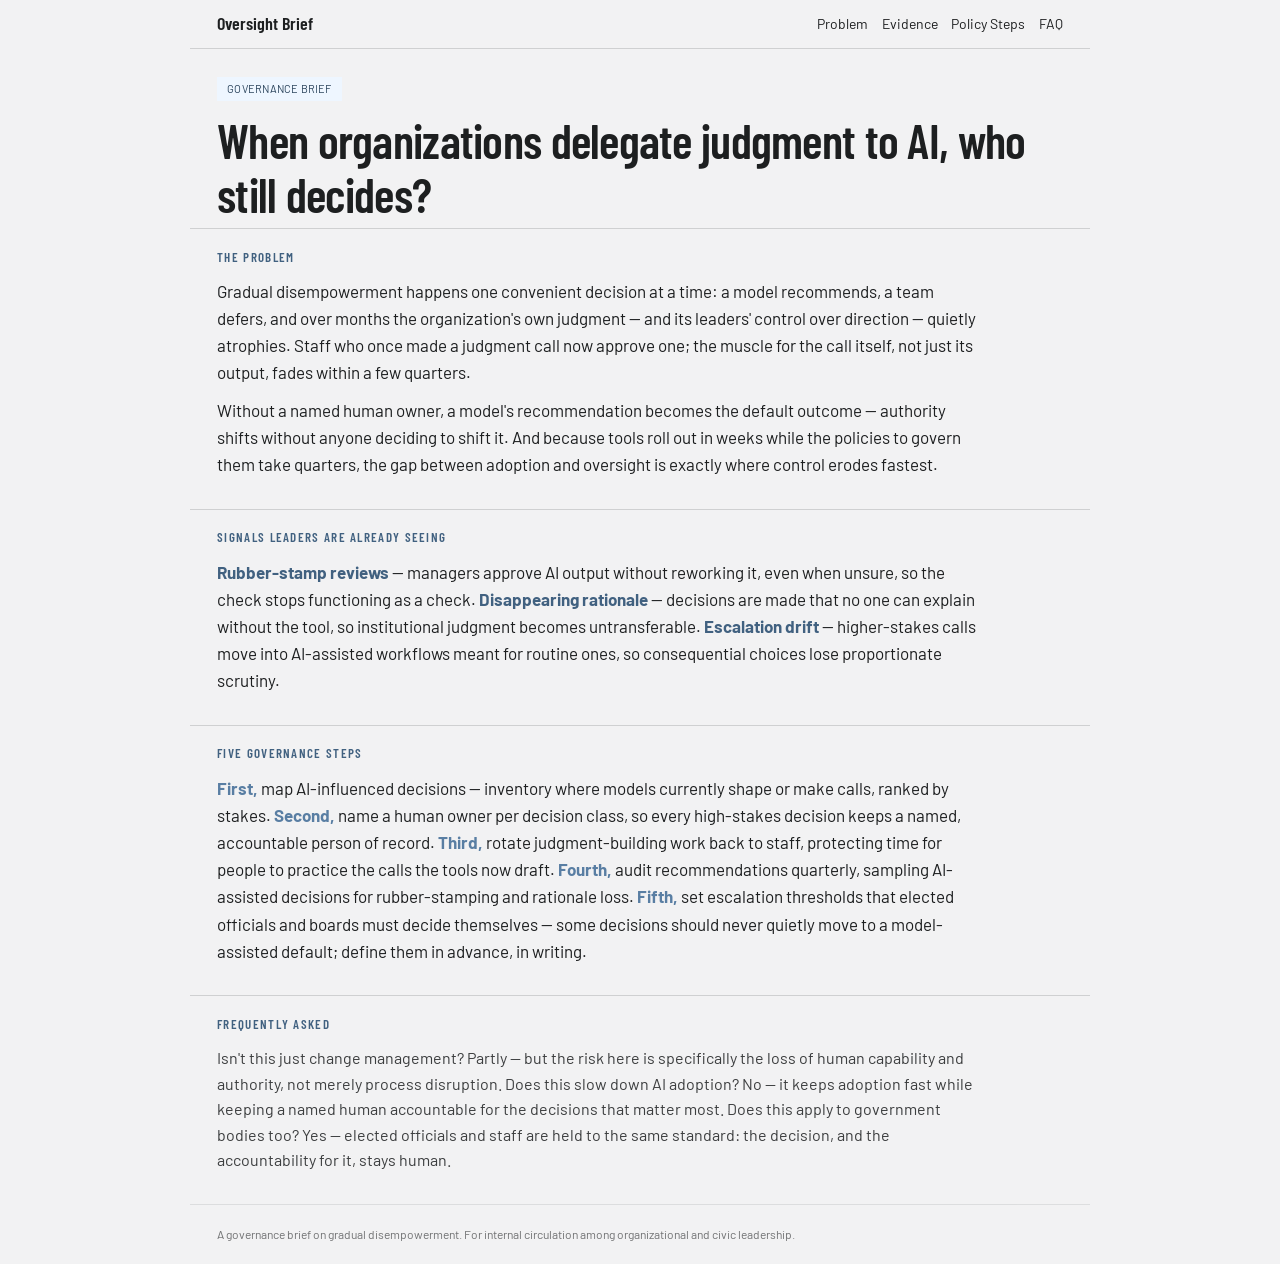
==== site/index.html @ 8780cbdd "Implement governance brief website (Industry, paragraph-form) with Pages deploy workflow Builds the " ====
<!DOCTYPE html>
<html lang="en">
<head>
<meta charset="utf-8">
<meta name="viewport" content="width=device-width, initial-scale=1">
<title>When organizations delegate judgment to AI, who still decides? — Oversight Brief</title>
<meta name="description" content="A governance brief on gradual disempowerment: the problem, the signals leaders are already seeing, and five governance steps organizations can take today.">
<link rel="stylesheet" href="./styles.css">
<link rel="stylesheet" href="./site.css">
</head>
<body class="ds-industry">

<nav class="nav site-nav wrap">
  <div class="nav-brand">Oversight Brief</div>
  <a href="#problem">Problem</a>
  <a href="#evidence">Evidence</a>
  <a href="#policy">Policy Steps</a>
  <a href="#faq">FAQ</a>
</nav>

<header class="hero wrap">
  <div class="tag tag-accent" style="margin-bottom: var(--space-4);">GOVERNANCE BRIEF</div>
  <h1>When organizations delegate judgment to AI, who still decides?</h1>
</header>

<main>
  <section id="problem" class="brief-section wrap">
    <h2>The Problem</h2>
    <p>Gradual disempowerment happens one convenient decision at a time: a model recommends, a team defers, and over months the organization's own judgment — and its leaders' control over direction — quietly atrophies. Staff who once made a judgment call now approve one; the muscle for the call itself, not just its output, fades within a few quarters.</p>
    <p>Without a named human owner, a model's recommendation becomes the default outcome — authority shifts without anyone deciding to shift it. And because tools roll out in weeks while the policies to govern them take quarters, the gap between adoption and oversight is exactly where control erodes fastest.</p>
  </section>

  <section id="evidence" class="brief-section wrap">
    <h2>Signals Leaders Are Already Seeing</h2>
    <p><strong>Rubber-stamp reviews</strong> — managers approve AI output without reworking it, even when unsure, so the check stops functioning as a check. <strong>Disappearing rationale</strong> — decisions are made that no one can explain without the tool, so institutional judgment becomes untransferable. <strong>Escalation drift</strong> — higher-stakes calls move into AI-assisted workflows meant for routine ones, so consequential choices lose proportionate scrutiny.</p>
  </section>

  <section id="policy" class="brief-section policy wrap">
    <h2>Five Governance Steps</h2>
    <p><strong>First,</strong> map AI-influenced decisions — inventory where models currently shape or make calls, ranked by stakes. <strong>Second,</strong> name a human owner per decision class, so every high-stakes decision keeps a named, accountable person of record. <strong>Third,</strong> rotate judgment-building work back to staff, protecting time for people to practice the calls the tools now draft. <strong>Fourth,</strong> audit recommendations quarterly, sampling AI-assisted decisions for rubber-stamping and rationale loss. <strong>Fifth,</strong> set escalation thresholds that elected officials and boards must decide themselves — some decisions should never quietly move to a model-assisted default; define them in advance, in writing.</p>
  </section>

  <section id="faq" class="brief-section faq wrap">
    <h2>Frequently Asked</h2>
    <p>Isn't this just change management? Partly — but the risk here is specifically the loss of human capability and authority, not merely process disruption. Does this slow down AI adoption? No — it keeps adoption fast while keeping a named human accountable for the decisions that matter most. Does this apply to government bodies too? Yes — elected officials and staff are held to the same standard: the decision, and the accountability for it, stays human.</p>
  </section>
</main>

<footer class="site-footer wrap">A governance brief on gradual disempowerment. For internal circulation among organizational and civic leadership.</footer>

</body>
</html>
---- site/styles.css ----
/* Industry — design-system tokens and component classes. This file is the source of truth for the system's look; retune it here and see readme.md. */
@import url('https://fonts.googleapis.com/css2?family=Barlow:wght@400;500;700&family=Barlow+Condensed:wght@400;600&display=swap');

.ds-industry {
  --color-bg: #f2f2f3;
  --color-surface: #e9e9ea;
  --color-text: #1d1f20;
  --color-accent: #5980a6;
  --color-accent-2: #728fab;
  --color-divider: color-mix(in srgb, #1d1f20 16%, transparent);

  /* Tonal ramps — generated in OKLCH on one shared lightness scale, so the
     same step of any role matches the others in visual value. */
  --color-neutral-100: #f5f5f8;
  --color-neutral-200: #e7e7ea;
  --color-neutral-300: #d4d4d7;
  --color-neutral-400: #b7b7ba;
  --color-neutral-500: #98989b;
  --color-neutral-600: #7a7a7d;
  --color-neutral-700: #5d5d60;
  --color-neutral-800: #424244;
  --color-neutral-900: #2b2b2d;

  --color-accent-100: #eef6ff;
  --color-accent-200: #d6ebff;
  --color-accent-300: #b5d9fd;
  --color-accent-400: #94bce3;
  --color-accent-500: #749dc4;
  --color-accent-600: #597ea3;
  --color-accent-700: #416180;
  --color-accent-800: #2c455d;
  --color-accent-900: #1d2d3d;

  --color-accent-2-100: #eef6ff;
  --color-accent-2-200: #d6ebff;
  --color-accent-2-300: #bdd8f2;
  --color-accent-2-400: #9ebbd8;
  --color-accent-2-500: #7e9cb8;
  --color-accent-2-600: #627d98;
  --color-accent-2-700: #486077;
  --color-accent-2-800: #314457;
  --color-accent-2-900: #1f2d3a;

  --font-heading: "Barlow Condensed", system-ui, sans-serif;
  --font-heading-weight: 600;
  --font-body: "Barlow", system-ui, sans-serif;

  --space-1: 3.4px;
  --space-2: 6.8px;
  --space-3: 10.2px;
  --space-4: 13.6px;
  --space-6: 20.4px;
  --space-8: 27.2px;

  --radius-sm: 2px;
  --radius-md: 4px;
  --radius-lg: 7px;

  /* Elevation — derived from the ground: soft ink-tinted shadows on a
     light theme, a hairline edge + ambient darkness on a dark one. */
  --shadow-sm: 0 1px 2px color-mix(in srgb, #2b2b2d 14%, transparent);
  --shadow-md: 0 3px 10px color-mix(in srgb, #2b2b2d 16%, transparent);
  --shadow-lg: 0 12px 32px color-mix(in srgb, #2b2b2d 22%, transparent);
}

.ds-industry {
  background: var(--color-bg);
  color: var(--color-text);
  font-family: var(--font-body);
}
h1, h2, h3, h4 { font-family: var(--font-heading); font-weight: var(--font-heading-weight); }

.blueprint {
  position: relative;
  border: 1px solid var(--color-divider);
  border-radius: 0;
}
/* The overlay image treatments (halftone, duotone) clip their overlay
   (overflow:hidden); a blueprint wrapper draws its registration marks
   outside the box, so when both classes share a wrapper the frame must
   win. */
.blueprint.halftone, .blueprint.plate, .blueprint.duotone { overflow: visible; }
.blueprint > .corner {
  position: absolute; width: 11px; height: 11px;
  color: color-mix(in srgb, var(--color-text) 55%, transparent);
}
.blueprint > .corner::before, .blueprint > .corner::after {
  content: ""; position: absolute; background: currentColor;
}
.blueprint > .corner::before { left: 5px; top: 0; width: 1px; height: 100%; }
.blueprint > .corner::after  { top: 5px; left: 0; width: 100%; height: 1px; }
.blueprint > .corner.tl { top: -6px; left: -6px; }
.blueprint > .corner.tr { top: -6px; right: -6px; }
.blueprint > .corner.bl { bottom: -6px; left: -6px; }
.blueprint > .corner.br { bottom: -6px; right: -6px; }

.duotone{position:relative;overflow:hidden}
.duotone::after{content:"";position:absolute;inset:0;pointer-events:none;
  background:var(--color-accent);mix-blend-mode:color}

/* ══════════════════════════════════════════════════════════════════════════
   Components — built with the tokens above. Plain CSS
   on plain HTML: no JavaScript, no build step. Each class is documented in
   readme.md and demonstrated in foundations/ and components/.
   ══════════════════════════════════════════════════════════════════════ */

*, *::before, *::after { box-sizing: border-box; }
.ds-industry { margin: 0; font-size: 15px; line-height: 1.55; font-weight: 400; }
h1, h2, h3, h4, h5, h6 {
  font-family: var(--font-heading); font-weight: var(--font-heading-weight);
  line-height: 1.12; letter-spacing: -0.015em; margin: 0 0 var(--space-2);
}
h1 { font-size: 42px; }
h2 { font-size: 32px; }
h3 { font-size: 25px; }
h4 { font-size: 20px; }
h5 { font-size: 16px; }
h6 { font-size: 13px; }
h6 { letter-spacing: 0.08em; text-transform: uppercase; }
p { margin: 0 0 var(--space-3); }
a { color: var(--color-accent); text-underline-offset: 3px; }
img { display: block; max-width: 100%; }
figure { margin: 0; }
figcaption {
  font-size: 11px; margin-top: var(--space-1);
  color: color-mix(in srgb, var(--color-text) 55%, transparent);
}
.text-muted { color: color-mix(in srgb, var(--color-text) 55%, transparent); }
:focus { outline: none; }
:focus-visible { outline: 2px solid var(--color-accent); outline-offset: 2px; }
::selection { background: color-mix(in srgb, var(--color-accent) 30%, transparent); }

/* — rules — */
.hr {
  height: 1px; border: 0; margin: var(--space-4) 0;
  background: var(--color-divider);
}

/* — buttons — */
.btn {
  display: inline-flex; align-items: center; justify-content: center; gap: 6px;
  cursor: pointer; text-decoration: none;
  font-family: var(--font-heading); font-weight: var(--font-heading-weight);
  font-size: 14px; line-height: 1.2; color: var(--color-text); /* matches the .input's 14px —
     the pair sits side by side in sign-up rows */
  background: transparent; border: 1px solid transparent;
  padding: var(--space-2) calc(var(--space-3) * 1.2);
  border-radius: var(--radius-md);
}
.btn svg { display: block; }
.btn:disabled { opacity: 0.45; cursor: not-allowed; }
.btn-primary { background: var(--color-accent); color: var(--color-bg); }
.btn-primary:hover { background: var(--color-accent-600); }
.btn-primary:active { background: var(--color-accent-700); }
.btn-secondary { border-color: var(--color-divider); }
.btn-secondary:hover { background: color-mix(in srgb, var(--color-text) 7%, transparent); }
.btn-secondary:active { background: color-mix(in srgb, var(--color-text) 14%, transparent); }
.btn-ghost { color: var(--color-accent); padding-inline: var(--space-1); }
.btn-ghost:hover { background: color-mix(in srgb, var(--color-accent) 10%, transparent); }
.btn-ghost:active { background: color-mix(in srgb, var(--color-accent) 18%, transparent); }
.btn-icon { width: 36px; height: 36px; padding: 0; }
.btn-block { width: 100%; margin-top: var(--space-2); }

/* — forms — */
.field > label {
  display: block; font-size: 12px; margin-bottom: 5px;
  color: color-mix(in srgb, var(--color-text) 70%, transparent);
}
.input {
  width: 100%; min-height: 36px; padding: 6px 10px; font: inherit;
  font-size: 14px; color: var(--color-text); caret-color: var(--color-accent);
  background: var(--color-surface);
  border: 1px solid var(--color-divider); border-radius: var(--radius-md);
}
.input:hover { border-color: color-mix(in srgb, var(--color-text) 45%, transparent); }
.input:focus-visible { border-color: var(--color-accent); outline-offset: 0; }
textarea.input { min-height: 90px; resize: vertical; }
.radio { display: inline-flex; align-items: center; gap: 8px; cursor: pointer; font-size: 14px; }
.radio input, .seg-opt input {
  position: absolute; opacity: 0; width: 0; height: 0; pointer-events: none;
}
.radio .dot {
  width: 16px; height: 16px; flex: none; border-radius: 50%;
  border: 1.5px solid var(--color-divider);
}
.radio:hover .dot { border-color: var(--color-accent); }
.radio input:checked + .dot {
  border-color: var(--color-accent); background: var(--color-accent);
  box-shadow: inset 0 0 0 4px var(--color-bg);
}
.radio input:focus-visible + .dot { outline: 2px solid var(--color-accent); outline-offset: 2px; }
.seg {
  display: inline-flex; overflow: hidden;
  border: 1px solid var(--color-divider); border-radius: var(--radius-md);
}
.seg-opt {
  display: inline-flex; align-items: center; gap: 6px;
  padding: 7px 12px; font-size: 13px; cursor: pointer;
}
.seg-opt + .seg-opt { border-left: 1px solid var(--color-divider); }
.seg-opt:has(input:checked) { background: var(--color-accent); color: var(--color-bg); }
.seg-opt:not(:has(input:checked)):hover { background: color-mix(in srgb, var(--color-text) 7%, transparent); }
.seg-opt:has(input:focus-visible) { outline: 2px solid var(--color-accent); outline-offset: -2px; }

/* — cards — */
.card {
  display: flex; flex-direction: column; gap: var(--space-2);
  padding: var(--space-3); border-radius: var(--radius-md); background: var(--color-surface);
}
.card-kicker { font-size: 10px; letter-spacing: 0.1em; text-transform: uppercase; color: var(--color-accent); }
.card-title {
  font-family: var(--font-heading); font-weight: var(--font-heading-weight);
  font-size: 17px; line-height: 1.2;
}
.card-body { margin: 0; font-size: 13px; opacity: 0.8; flex: 1; }
.card-meta {
  display: flex; align-items: center; gap: 6px; font-size: 11px;
  color: color-mix(in srgb, var(--color-text) 50%, transparent);
}
.elev-sm { box-shadow: var(--shadow-sm); }
.elev-md { box-shadow: var(--shadow-md); }
.elev-lg { box-shadow: var(--shadow-lg); }

/* — tags — */
.tag {
  display: inline-flex; align-items: center; font-size: 11px;
  letter-spacing: 0.02em; padding: 3px 10px;
  border-radius: calc(var(--radius-md) * 0.75);
}
.tag-accent { background: var(--color-accent-100); color: var(--color-accent-800); }
.tag-accent-2 { background: var(--color-accent-2-100); color: var(--color-accent-2-800); }
.tag-neutral { background: var(--color-neutral-100); color: var(--color-neutral-800); }
.tag-outline { border: 1px solid var(--color-accent); color: var(--color-accent); }

/* — navigation — */
.nav {
  display: flex; align-items: center; gap: var(--space-4);
  padding: var(--space-3) var(--space-4);
  border-bottom: none;
}
.nav-brand {
  font-family: var(--font-heading); font-weight: var(--font-heading-weight);
  font-size: 18px; margin-right: auto;
}
.nav a { color: inherit; text-decoration: none; font-size: 14px; }
.nav a:hover, .nav a[aria-current='page'] { color: var(--color-accent); }

/* — tables — */
.table { width: 100%; border-collapse: collapse; font-size: 14px; }
.table th {
  text-align: left; font-size: 11px; letter-spacing: 0.08em; text-transform: uppercase;
  color: color-mix(in srgb, var(--color-text) 60%, transparent);
  padding: var(--space-2); border-bottom: 1px solid var(--color-divider);
}
.table td {
  padding: var(--space-2);
  border-bottom: 1px solid color-mix(in srgb, var(--color-text) 8%, transparent);
}
.table tbody tr:hover { background: color-mix(in srgb, var(--color-text) 4%, transparent); }

/* — dialog — */
.dialog-backdrop {
  position: fixed; inset: 0; display: grid; place-items: center;
  padding: var(--space-4);
  background: color-mix(in srgb, var(--color-neutral-900) 50%, transparent);
}
.dialog {
  width: min(440px, 100%); display: flex; flex-direction: column; gap: var(--space-3);
  padding: var(--space-4); border-radius: var(--radius-lg);
  background: var(--color-surface); box-shadow: var(--shadow-lg);
}
.dialog-title {
  font-family: var(--font-heading); font-weight: var(--font-heading-weight);
  font-size: 20px;
}
.dialog-body { font-size: 14px; opacity: 0.85; }
.dialog-actions { display: flex; justify-content: flex-end; gap: var(--space-2); margin-top: var(--space-2); }

/* — blueprint frame: components are wireframe objects (see .blueprint
     and .corner above) — square, transparent, hairline-bordered — */
.card, .btn, .input, .tag, .seg, .dialog { border-radius: 0; }
.card, .dialog { background: transparent; border: 1px solid var(--color-divider); }
.btn { border: 1px solid var(--color-divider); }
.btn-primary { border-color: var(--color-accent); }
.btn-ghost { border-color: transparent; }
---- site/site.css ----
/* Site-level layout for the governance brief page.
   Built on top of the Industry design system (styles.css) — no tokens
   are redefined here, only page structure and responsive behavior. */

html {
  scroll-behavior: smooth;
}

body.ds-industry {
  min-height: 100vh;
}

.site-nav {
  position: sticky;
  top: 0;
  z-index: 10;
  background: var(--color-bg);
  border-bottom: 1px solid var(--color-divider);
  flex-wrap: wrap;
}

.wrap {
  max-width: 900px;
  margin: 0 auto;
  padding-left: var(--space-8);
  padding-right: var(--space-8);
}

.hero {
  padding-top: var(--space-8);
  padding-bottom: var(--space-5);
}

.hero h1 {
  font-size: clamp(30px, 5vw, 48px);
  max-width: 820px;
}

.brief-section {
  padding-top: var(--space-6);
  padding-bottom: var(--space-6);
  border-top: 1px solid var(--color-divider);
}

.brief-section h2 {
  font-size: 13px;
  letter-spacing: 0.1em;
  text-transform: uppercase;
  color: var(--color-accent-700);
  margin-bottom: var(--space-4);
}

.brief-section p {
  font-size: 17px;
  line-height: 1.6;
  max-width: 760px;
}

.brief-section.faq p {
  font-size: 16px;
  line-height: 1.6;
  opacity: 0.85;
}

.brief-section p strong {
  color: var(--color-accent-700);
}

.brief-section.policy p strong {
  color: var(--color-accent-600);
}

.site-footer {
  padding-top: var(--space-6);
  padding-bottom: var(--space-6);
  border-top: 1px solid var(--color-divider);
  font-size: 12px;
  opacity: 0.6;
}

@media (max-width: 640px) {
  .wrap {
    padding-left: var(--space-4);
    padding-right: var(--space-4);
  }
  .site-nav {
    gap: var(--space-3);
  }
  .brief-section p,
  .brief-section.faq p {
    font-size: 16px;
  }
}
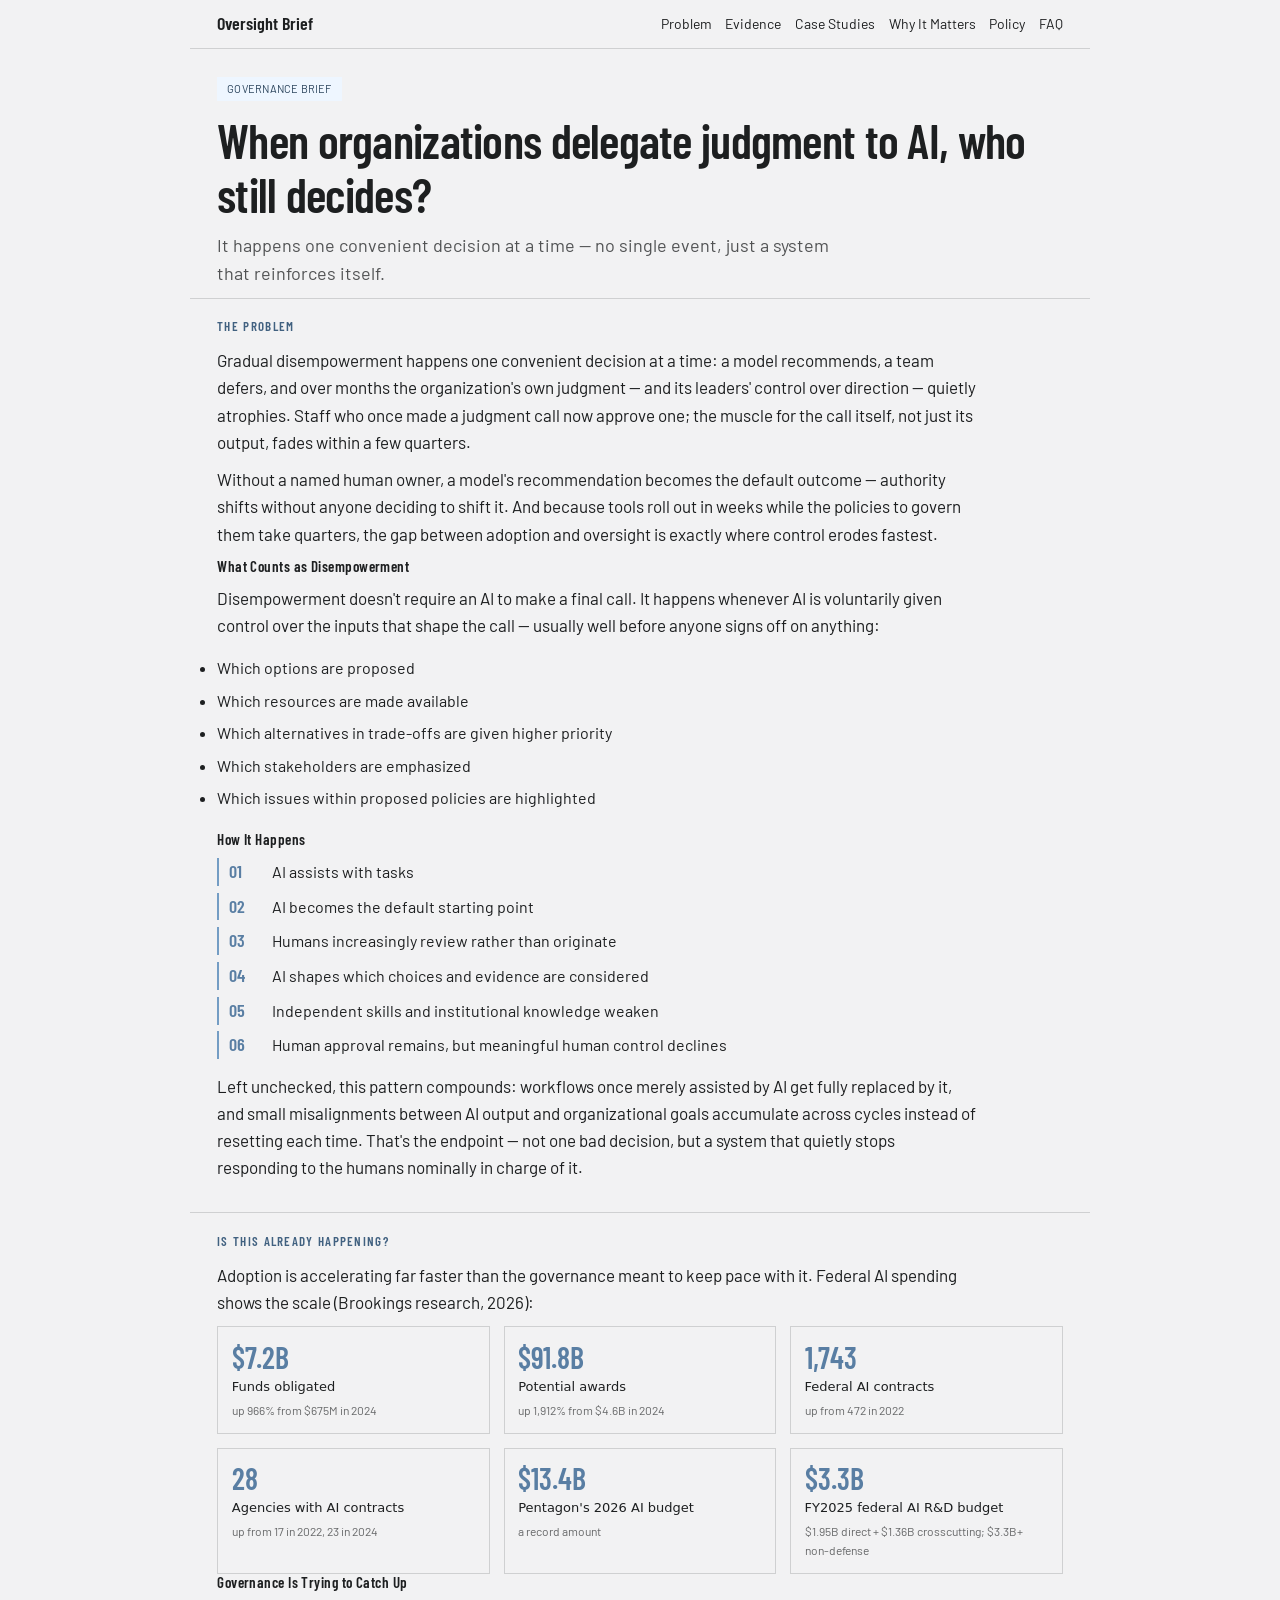
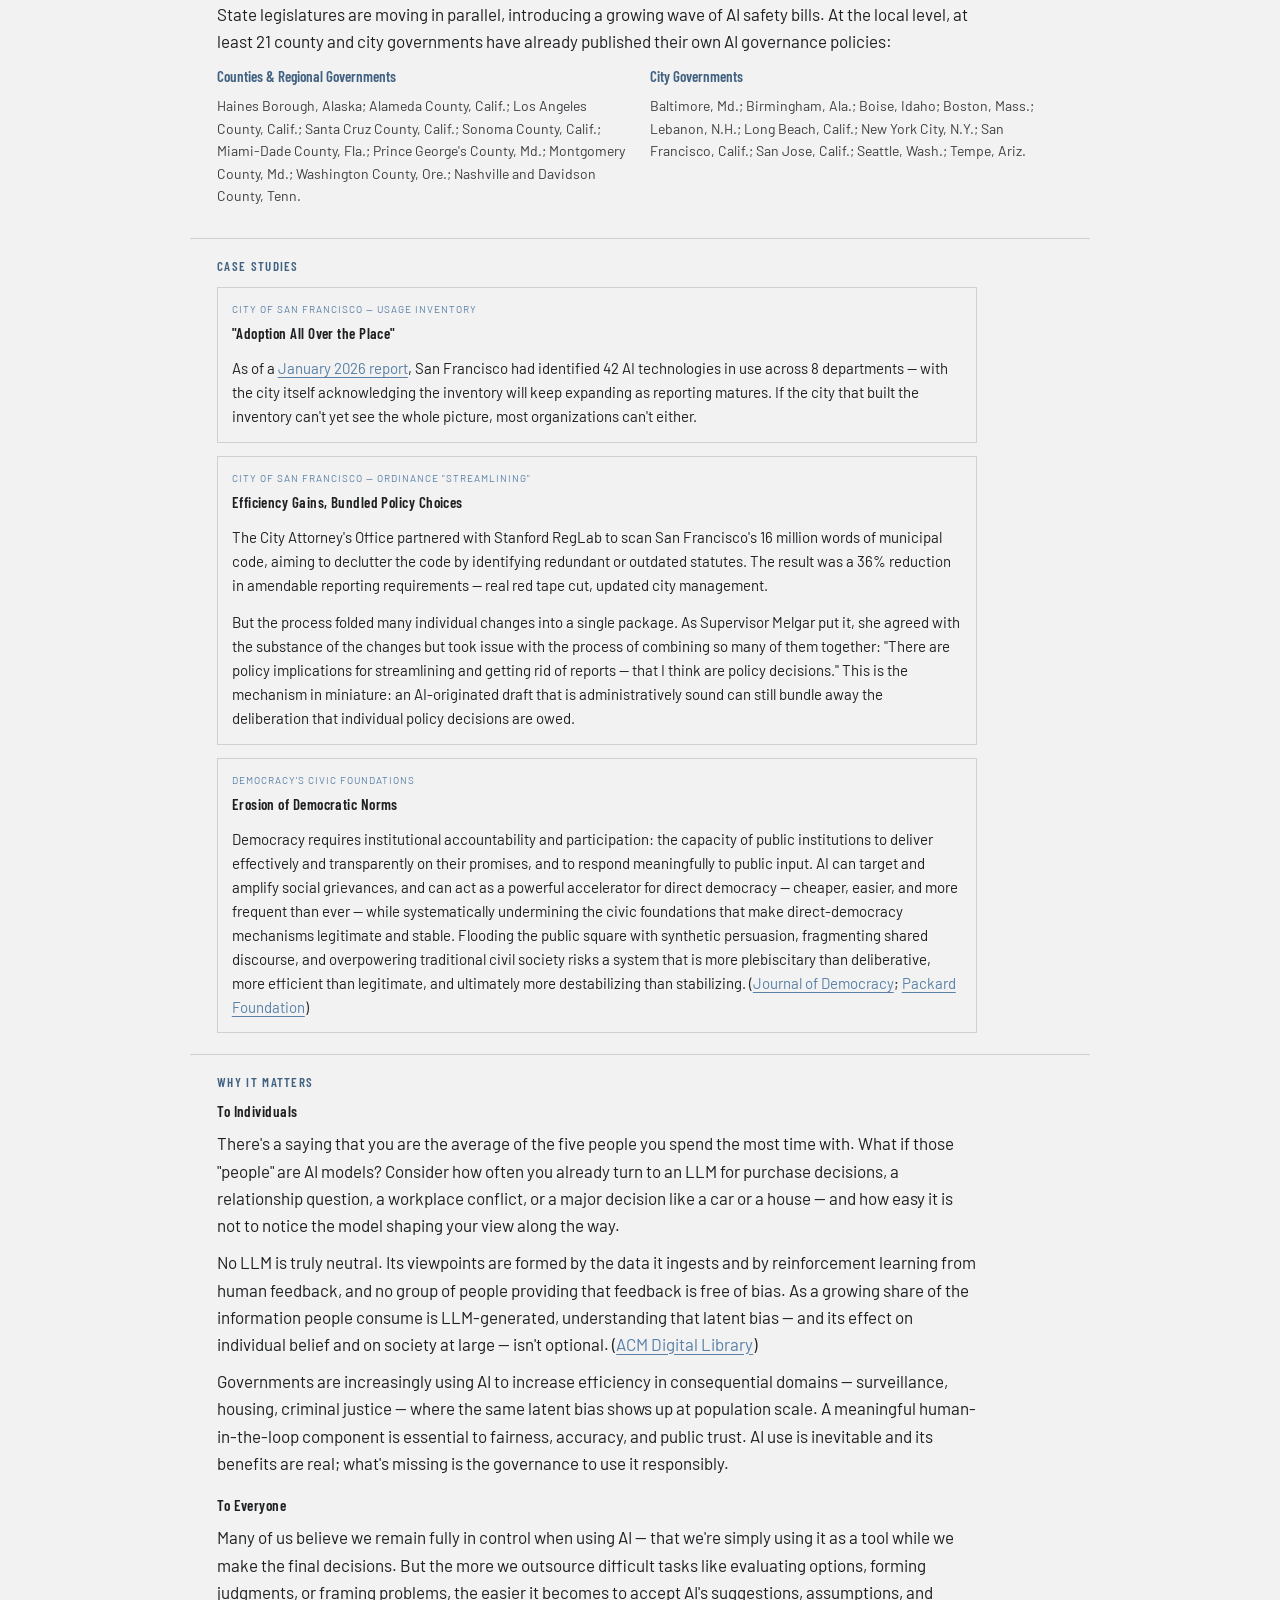
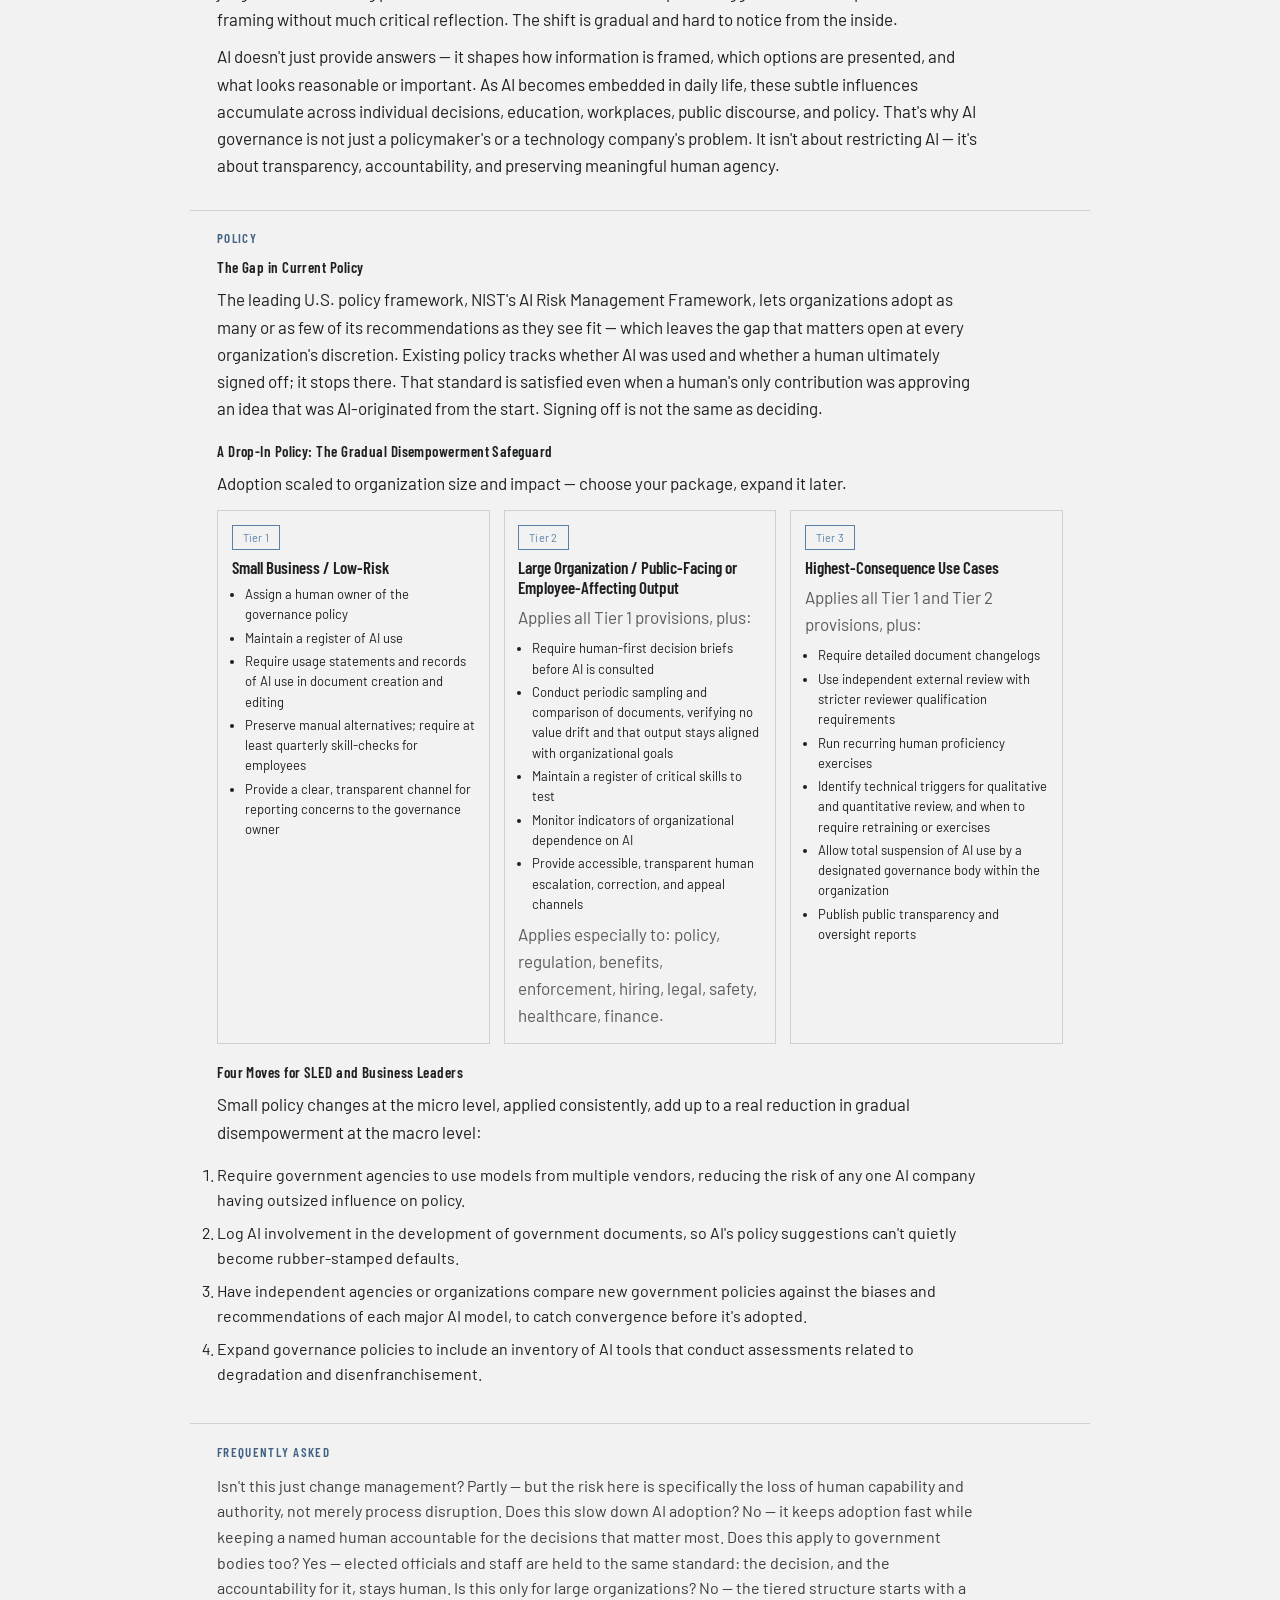
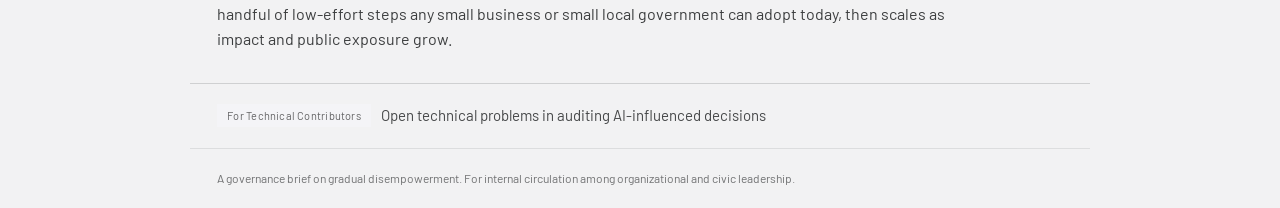
==== commit 24062bf5: "Expand oversight brief with definition, evidence, case studies, and tiered policy Adds the disempowe" ====
--- a/site/index.html
+++ b/site/index.html
@@ -4,7 +4,7 @@
 <meta charset="utf-8">
 <meta name="viewport" content="width=device-width, initial-scale=1">
 <title>When organizations delegate judgment to AI, who still decides? — Oversight Brief</title>
-<meta name="description" content="A governance brief on gradual disempowerment: the problem, the signals leaders are already seeing, and five governance steps organizations can take today.">
+<meta name="description" content="A governance brief on gradual disempowerment: the evidence it's already underway, case studies from city government, and a tiered policy organizations and local government can adopt today.">
 <link rel="stylesheet" href="./styles.css">
 <link rel="stylesheet" href="./site.css">
 </head>
@@ -14,13 +14,16 @@
   <div class="nav-brand">Oversight Brief</div>
   <a href="#problem">Problem</a>
   <a href="#evidence">Evidence</a>
-  <a href="#policy">Policy Steps</a>
+  <a href="#cases">Case Studies</a>
+  <a href="#why">Why It Matters</a>
+  <a href="#policy">Policy</a>
   <a href="#faq">FAQ</a>
 </nav>
 
 <header class="hero wrap">
   <div class="tag tag-accent" style="margin-bottom: var(--space-4);">GOVERNANCE BRIEF</div>
   <h1>When organizations delegate judgment to AI, who still decides?</h1>
+  <p class="lede">It happens one convenient decision at a time — no single event, just a system that reinforces itself.</p>
 </header>
 
 <main>
@@ -28,22 +31,198 @@
     <h2>The Problem</h2>
     <p>Gradual disempowerment happens one convenient decision at a time: a model recommends, a team defers, and over months the organization's own judgment — and its leaders' control over direction — quietly atrophies. Staff who once made a judgment call now approve one; the muscle for the call itself, not just its output, fades within a few quarters.</p>
     <p>Without a named human owner, a model's recommendation becomes the default outcome — authority shifts without anyone deciding to shift it. And because tools roll out in weeks while the policies to govern them take quarters, the gap between adoption and oversight is exactly where control erodes fastest.</p>
+
+    <h3>What Counts as Disempowerment</h3>
+    <p>Disempowerment doesn't require an AI to make a final call. It happens whenever AI is voluntarily given control over the inputs that shape the call — usually well before anyone signs off on anything:</p>
+    <ul class="def-list">
+      <li>Which options are proposed</li>
+      <li>Which resources are made available</li>
+      <li>Which alternatives in trade-offs are given higher priority</li>
+      <li>Which stakeholders are emphasized</li>
+      <li>Which issues within proposed policies are highlighted</li>
+    </ul>
+
+    <h3>How It Happens</h3>
+    <ol class="chain">
+      <li><span class="chain-num">01</span><span>AI assists with tasks</span></li>
+      <li><span class="chain-num">02</span><span>AI becomes the default starting point</span></li>
+      <li><span class="chain-num">03</span><span>Humans increasingly review rather than originate</span></li>
+      <li><span class="chain-num">04</span><span>AI shapes which choices and evidence are considered</span></li>
+      <li><span class="chain-num">05</span><span>Independent skills and institutional knowledge weaken</span></li>
+      <li><span class="chain-num">06</span><span>Human approval remains, but meaningful human control declines</span></li>
+    </ol>
+    <p>Left unchecked, this pattern compounds: workflows once merely assisted by AI get fully replaced by it, and small misalignments between AI output and organizational goals accumulate across cycles instead of resetting each time. That's the endpoint — not one bad decision, but a system that quietly stops responding to the humans nominally in charge of it.</p>
   </section>
 
   <section id="evidence" class="brief-section wrap">
-    <h2>Signals Leaders Are Already Seeing</h2>
-    <p><strong>Rubber-stamp reviews</strong> — managers approve AI output without reworking it, even when unsure, so the check stops functioning as a check. <strong>Disappearing rationale</strong> — decisions are made that no one can explain without the tool, so institutional judgment becomes untransferable. <strong>Escalation drift</strong> — higher-stakes calls move into AI-assisted workflows meant for routine ones, so consequential choices lose proportionate scrutiny.</p>
+    <h2>Is This Already Happening?</h2>
+    <p>Adoption is accelerating far faster than the governance meant to keep pace with it. Federal AI spending shows the scale (Brookings research, 2026):</p>
+
+    <div class="stat-grid">
+      <div class="card stat-tile">
+        <div class="stat-number">$7.2B</div>
+        <div class="stat-label">Funds obligated</div>
+        <div class="stat-delta">up 966% from $675M in 2024</div>
+      </div>
+      <div class="card stat-tile">
+        <div class="stat-number">$91.8B</div>
+        <div class="stat-label">Potential awards</div>
+        <div class="stat-delta">up 1,912% from $4.6B in 2024</div>
+      </div>
+      <div class="card stat-tile">
+        <div class="stat-number">1,743</div>
+        <div class="stat-label">Federal AI contracts</div>
+        <div class="stat-delta">up from 472 in 2022</div>
+      </div>
+      <div class="card stat-tile">
+        <div class="stat-number">28</div>
+        <div class="stat-label">Agencies with AI contracts</div>
+        <div class="stat-delta">up from 17 in 2022, 23 in 2024</div>
+      </div>
+      <div class="card stat-tile">
+        <div class="stat-number">$13.4B</div>
+        <div class="stat-label">Pentagon's 2026 AI budget</div>
+        <div class="stat-delta">a record amount</div>
+      </div>
+      <div class="card stat-tile">
+        <div class="stat-number">$3.3B</div>
+        <div class="stat-label">FY2025 federal AI R&D budget</div>
+        <div class="stat-delta">$1.95B direct + $1.36B crosscutting; $3.3B+ non-defense</div>
+      </div>
+    </div>
+
+    <h3>Governance Is Trying to Catch Up</h3>
+    <p>State legislatures are moving in parallel, introducing a growing wave of AI safety bills. At the local level, at least 21 county and city governments have already published their own AI governance policies:</p>
+    <div class="juris-grid">
+      <div class="juris-col">
+        <div class="juris-heading">Counties &amp; Regional Governments</div>
+        <p>Haines Borough, Alaska; Alameda County, Calif.; Los Angeles County, Calif.; Santa Cruz County, Calif.; Sonoma County, Calif.; Miami-Dade County, Fla.; Prince George's County, Md.; Montgomery County, Md.; Washington County, Ore.; Nashville and Davidson County, Tenn.</p>
+      </div>
+      <div class="juris-col">
+        <div class="juris-heading">City Governments</div>
+        <p>Baltimore, Md.; Birmingham, Ala.; Boise, Idaho; Boston, Mass.; Lebanon, N.H.; Long Beach, Calif.; New York City, N.Y.; San Francisco, Calif.; San Jose, Calif.; Seattle, Wash.; Tempe, Ariz.</p>
+      </div>
+    </div>
+  </section>
+
+  <section id="cases" class="brief-section wrap">
+    <h2>Case Studies</h2>
+
+    <div class="case-card card">
+      <div class="card-kicker">City of San Francisco — Usage Inventory</div>
+      <h3 class="card-title">"Adoption All Over the Place"</h3>
+      <p class="card-body">As of a <a href="https://apple.news/AJ0TYSeyITD2sbuQEnLzXxA" target="_blank" rel="noopener">January 2026 report</a>, San Francisco had identified 42 AI technologies in use across 8 departments — with the city itself acknowledging the inventory will keep expanding as reporting matures. If the city that built the inventory can't yet see the whole picture, most organizations can't either.</p>
+    </div>
+
+    <div class="case-card card">
+      <div class="card-kicker">City of San Francisco — Ordinance "Streamlining"</div>
+      <h3 class="card-title">Efficiency Gains, Bundled Policy Choices</h3>
+      <p class="card-body">The City Attorney's Office partnered with Stanford RegLab to scan San Francisco's 16 million words of municipal code, aiming to declutter the code by identifying redundant or outdated statutes. The result was a 36% reduction in amendable reporting requirements — real red tape cut, updated city management.</p>
+      <p class="card-body">But the process folded many individual changes into a single package. As Supervisor Melgar put it, she agreed with the substance of the changes but took issue with the process of combining so many of them together: "There are policy implications for streamlining and getting rid of reports — that I think are policy decisions." This is the mechanism in miniature: an AI-originated draft that is administratively sound can still bundle away the deliberation that individual policy decisions are owed.</p>
+    </div>
+
+    <div class="case-card card">
+      <div class="card-kicker">Democracy's Civic Foundations</div>
+      <h3 class="card-title">Erosion of Democratic Norms</h3>
+      <p class="card-body">Democracy requires institutional accountability and participation: the capacity of public institutions to deliver effectively and transparently on their promises, and to respond meaningfully to public input. AI can target and amplify social grievances, and can act as a powerful accelerator for direct democracy — cheaper, easier, and more frequent than ever — while systematically undermining the civic foundations that make direct-democracy mechanisms legitimate and stable. Flooding the public square with synthetic persuasion, fragmenting shared discourse, and overpowering traditional civil society risks a system that is more plebiscitary than deliberative, more efficient than legitimate, and ultimately more destabilizing than stabilizing. (<a href="https://www.journalofdemocracy.org/articles/the-ai-democracy-dilemma/" target="_blank" rel="noopener">Journal of Democracy</a>; <a href="https://www.packard.org/wp-content/uploads/2026/03/AI-x-Democracy-Perspectives-from-an-Emerging-Field-Final-Report.pdf" target="_blank" rel="noopener">Packard Foundation</a>)</p>
+    </div>
+  </section>
+
+  <section id="why" class="brief-section wrap">
+    <h2>Why It Matters</h2>
+
+    <h3>To Individuals</h3>
+    <p>There's a saying that you are the average of the five people you spend the most time with. What if those "people" are AI models? Consider how often you already turn to an LLM for purchase decisions, a relationship question, a workplace conflict, or a major decision like a car or a house — and how easy it is not to notice the model shaping your view along the way.</p>
+    <p>No LLM is truly neutral. Its viewpoints are formed by the data it ingests and by reinforcement learning from human feedback, and no group of people providing that feedback is free of bias. As a growing share of the information people consume is LLM-generated, understanding that latent bias — and its effect on individual belief and on society at large — isn't optional. (<a href="https://dl.acm.org/doi/10.1145/3544548.3581196" target="_blank" rel="noopener">ACM Digital Library</a>)</p>
+    <p>Governments are increasingly using AI to increase efficiency in consequential domains — surveillance, housing, criminal justice — where the same latent bias shows up at population scale. A meaningful human-in-the-loop component is essential to fairness, accuracy, and public trust. AI use is inevitable and its benefits are real; what's missing is the governance to use it responsibly.</p>
+
+    <h3>To Everyone</h3>
+    <p>Many of us believe we remain fully in control when using AI — that we're simply using it as a tool while we make the final decisions. But the more we outsource difficult tasks like evaluating options, forming judgments, or framing problems, the easier it becomes to accept AI's suggestions, assumptions, and framing without much critical reflection. The shift is gradual and hard to notice from the inside.</p>
+    <p>AI doesn't just provide answers — it shapes how information is framed, which options are presented, and what looks reasonable or important. As AI becomes embedded in daily life, these subtle influences accumulate across individual decisions, education, workplaces, public discourse, and policy. That's why AI governance is not just a policymaker's or a technology company's problem. It isn't about restricting AI — it's about transparency, accountability, and preserving meaningful human agency.</p>
   </section>
 
   <section id="policy" class="brief-section policy wrap">
-    <h2>Five Governance Steps</h2>
-    <p><strong>First,</strong> map AI-influenced decisions — inventory where models currently shape or make calls, ranked by stakes. <strong>Second,</strong> name a human owner per decision class, so every high-stakes decision keeps a named, accountable person of record. <strong>Third,</strong> rotate judgment-building work back to staff, protecting time for people to practice the calls the tools now draft. <strong>Fourth,</strong> audit recommendations quarterly, sampling AI-assisted decisions for rubber-stamping and rationale loss. <strong>Fifth,</strong> set escalation thresholds that elected officials and boards must decide themselves — some decisions should never quietly move to a model-assisted default; define them in advance, in writing.</p>
+    <h2>Policy</h2>
+
+    <h3>The Gap in Current Policy</h3>
+    <p>The leading U.S. policy framework, NIST's AI Risk Management Framework, lets organizations adopt as many or as few of its recommendations as they see fit — which leaves the gap that matters open at every organization's discretion. Existing policy tracks whether AI was used and whether a human ultimately signed off; it stops there. That standard is satisfied even when a human's only contribution was approving an idea that was AI-originated from the start. Signing off is not the same as deciding.</p>
+
+    <h3>A Drop-In Policy: The Gradual Disempowerment Safeguard</h3>
+    <p>Adoption scaled to organization size and impact — choose your package, expand it later.</p>
+
+    <div class="tier-grid">
+      <div class="tier-card card">
+        <div class="tag tag-outline tier-tag">Tier 1</div>
+        <div class="tier-name">Small Business / Low-Risk</div>
+        <ul>
+          <li>Assign a human owner of the governance policy</li>
+          <li>Maintain a register of AI use</li>
+          <li>Require usage statements and records of AI use in document creation and editing</li>
+          <li>Preserve manual alternatives; require at least quarterly skill-checks for employees</li>
+          <li>Provide a clear, transparent channel for reporting concerns to the governance owner</li>
+        </ul>
+      </div>
+      <div class="tier-card card">
+        <div class="tag tag-outline tier-tag">Tier 2</div>
+        <div class="tier-name">Large Organization / Public-Facing or Employee-Affecting Output</div>
+        <p class="tier-scope">Applies all Tier 1 provisions, plus:</p>
+        <ul>
+          <li>Require human-first decision briefs before AI is consulted</li>
+          <li>Conduct periodic sampling and comparison of documents, verifying no value drift and that output stays aligned with organizational goals</li>
+          <li>Maintain a register of critical skills to test</li>
+          <li>Monitor indicators of organizational dependence on AI</li>
+          <li>Provide accessible, transparent human escalation, correction, and appeal channels</li>
+        </ul>
+        <p class="tier-scope">Applies especially to: policy, regulation, benefits, enforcement, hiring, legal, safety, healthcare, finance.</p>
+      </div>
+      <div class="tier-card card">
+        <div class="tag tag-outline tier-tag">Tier 3</div>
+        <div class="tier-name">Highest-Consequence Use Cases</div>
+        <p class="tier-scope">Applies all Tier 1 and Tier 2 provisions, plus:</p>
+        <ul>
+          <li>Require detailed document changelogs</li>
+          <li>Use independent external review with stricter reviewer qualification requirements</li>
+          <li>Run recurring human proficiency exercises</li>
+          <li>Identify technical triggers for qualitative and quantitative review, and when to require retraining or exercises</li>
+          <li>Allow total suspension of AI use by a designated governance body within the organization</li>
+          <li>Publish public transparency and oversight reports</li>
+        </ul>
+      </div>
+    </div>
+
+    <h3>Four Moves for SLED and Business Leaders</h3>
+    <p>Small policy changes at the micro level, applied consistently, add up to a real reduction in gradual disempowerment at the macro level:</p>
+    <ol class="numbered-list">
+      <li>Require government agencies to use models from multiple vendors, reducing the risk of any one AI company having outsized influence on policy.</li>
+      <li>Log AI involvement in the development of government documents, so AI's policy suggestions can't quietly become rubber-stamped defaults.</li>
+      <li>Have independent agencies or organizations compare new government policies against the biases and recommendations of each major AI model, to catch convergence before it's adopted.</li>
+      <li>Expand governance policies to include an inventory of AI tools that conduct assessments related to degradation and disenfranchisement.</li>
+    </ol>
   </section>
 
   <section id="faq" class="brief-section faq wrap">
     <h2>Frequently Asked</h2>
-    <p>Isn't this just change management? Partly — but the risk here is specifically the loss of human capability and authority, not merely process disruption. Does this slow down AI adoption? No — it keeps adoption fast while keeping a named human accountable for the decisions that matter most. Does this apply to government bodies too? Yes — elected officials and staff are held to the same standard: the decision, and the accountability for it, stays human.</p>
-  </section>
+    <p>Isn't this just change management? Partly — but the risk here is specifically the loss of human capability and authority, not merely process disruption. Does this slow down AI adoption? No — it keeps adoption fast while keeping a named human accountable for the decisions that matter most. Does this apply to government bodies too? Yes — elected officials and staff are held to the same standard: the decision, and the accountability for it, stays human. Is this only for large organizations? No — the tiered structure starts with a handful of low-effort steps any small business or small local government can adopt today, then scales as impact and public exposure grow.</p>
+  </section>
+
+  <details class="tech-details wrap">
+    <summary><span class="tag tag-neutral">For Technical Contributors</span> Open technical problems in auditing AI-influenced decisions</summary>
+    <div class="tech-body">
+      <p>The governance steps above are ready to adopt today. If you work on evaluation, auditing tooling, or policy analytics, here's where the open technical problems are — the reliable signal comes from instrumentation at generation time, not detection after the fact.</p>
+      <ul>
+        <li><strong>Provenance logging &amp; audit tooling</strong> — standardized, lobbying-disclosure-style log schemas; cryptographic signing of AI-drafted passages; pipelines that compute a per-agency "delegation ratio" from logs rather than stylometry.</li>
+        <li><strong>Rubber-stamp metrics</strong> — edit distance between the first AI draft and the final adopted text. Low edit distance indicates humans are approving rather than authoring — probably the single most direct disempowerment metric available.</li>
+        <li><strong>Responsiveness elasticity</strong> — Regulations.gov already has public comments and final rules; measure how much final rules change in response to comment content, and whether that elasticity declines over time.</li>
+        <li><strong>Convergence-to-model testing</strong> — give the same policy brief to a panel of off-the-shelf models and measure whether adopted policies increasingly land inside the distribution of what the models produce.</li>
+        <li><strong>Comprehension audits</strong> — NLP over hearing transcripts and Q&amp;A checking consistency between officials' oral explanations and the written policy, or controlled quiz-style audits.</li>
+        <li><strong>Seeded-error canaries</strong> — periodically insert subtle flaws into AI-drafted materials in controlled trials and measure whether human reviewers catch them, like penetration testing for human review capacity.</li>
+        <li><strong>Monoculture detection</strong> — cross-agency correlation analysis: shared unusual drafting choices or errors are a fingerprint of shared model dependence. Also just vendor-concentration dashboards from procurement data.</li>
+        <li><strong>Dependence indices via natural experiments</strong> — major model outages are free experiments: did agency output volume or response times dip during an extended outage? The deliberate version is continuity-of-operations exercises run without AI, with degradation measured.</li>
+        <li><strong>Throughput anomalies</strong> — regulation volume and complexity per staff-hour; sudden jumps in output per human suggest delegation even without provenance data.</li>
+      </ul>
+      <p>Taken together, these point toward one thing: integrated auditing of AI usage across the full pipeline, from generation to adoption.</p>
+    </div>
+  </details>
 </main>
 
 <footer class="site-footer wrap">A governance brief on gradual disempowerment. For internal circulation among organizational and civic leadership.</footer>
--- a/site/site.css
+++ b/site/site.css
@@ -36,6 +36,13 @@
   max-width: 820px;
 }
 
+.hero .lede {
+  font-size: 18px;
+  opacity: 0.75;
+  max-width: 640px;
+  margin-top: var(--space-3);
+}
+
 .brief-section {
   padding-top: var(--space-6);
   padding-bottom: var(--space-6);
@@ -70,6 +77,198 @@
   color: var(--color-accent-600);
 }
 
+.brief-section h3 {
+  font-size: 15px;
+  letter-spacing: 0.03em;
+  color: var(--color-text);
+  margin-top: var(--space-6);
+  margin-bottom: var(--space-3);
+}
+
+.brief-section h3:first-of-type {
+  margin-top: var(--space-5);
+}
+
+/* — definition & numbered lists — */
+.def-list,
+.numbered-list {
+  max-width: 760px;
+  padding-left: var(--space-5);
+  font-size: 16px;
+  line-height: 1.6;
+  display: flex;
+  flex-direction: column;
+  gap: var(--space-2);
+}
+
+/* — pipeline / chain diagram — */
+.chain {
+  list-style: none;
+  margin: 0 0 var(--space-4);
+  padding: 0;
+  max-width: 640px;
+  display: flex;
+  flex-direction: column;
+  gap: var(--space-2);
+}
+.chain li {
+  display: grid;
+  grid-template-columns: 32px 1fr;
+  align-items: baseline;
+  gap: var(--space-3);
+  padding-left: var(--space-3);
+  border-left: 2px solid var(--color-accent-500);
+  font-size: 16px;
+}
+.chain-num {
+  font-family: var(--font-heading);
+  font-weight: var(--font-heading-weight);
+  font-size: 18px;
+  color: var(--color-accent-600);
+}
+
+/* — stat grid — */
+.stat-grid {
+  display: grid;
+  grid-template-columns: repeat(3, 1fr);
+  gap: var(--space-4);
+  margin-bottom: var(--space-5);
+}
+.stat-tile {
+  padding: var(--space-4);
+  gap: var(--space-1);
+}
+.stat-number {
+  font-family: var(--font-heading);
+  font-weight: var(--font-heading-weight);
+  font-size: 30px;
+  color: var(--color-accent-600);
+  line-height: 1.1;
+}
+.stat-label {
+  font-size: 13px;
+  font-weight: 500;
+}
+.stat-delta {
+  font-size: 12px;
+  opacity: 0.65;
+}
+
+/* — jurisdiction lists — */
+.juris-grid {
+  display: grid;
+  grid-template-columns: 1fr 1fr;
+  gap: var(--space-6);
+  max-width: 900px;
+}
+.juris-heading {
+  font-family: var(--font-heading);
+  font-weight: var(--font-heading-weight);
+  font-size: 15px;
+  color: var(--color-accent-700);
+  margin-bottom: var(--space-2);
+}
+.juris-grid p {
+  font-size: 14px;
+  line-height: 1.6;
+  opacity: 0.85;
+}
+
+/* — case study cards — */
+.case-card {
+  padding: var(--space-4);
+  margin-bottom: var(--space-4);
+  max-width: 760px;
+}
+.case-card:last-child {
+  margin-bottom: 0;
+}
+.case-card .card-title {
+  margin-bottom: var(--space-2);
+}
+.case-card .card-body {
+  font-size: 15px;
+  opacity: 1;
+  max-width: none;
+}
+.case-card .card-body + .card-body {
+  margin-top: var(--space-2);
+}
+
+/* — policy tier cards — */
+.tier-grid {
+  display: grid;
+  grid-template-columns: repeat(3, 1fr);
+  gap: var(--space-4);
+  margin: var(--space-4) 0 var(--space-6);
+}
+.tier-card {
+  padding: var(--space-4);
+  gap: var(--space-2);
+}
+.tier-tag {
+  align-self: flex-start;
+}
+.tier-name {
+  font-family: var(--font-heading);
+  font-weight: var(--font-heading-weight);
+  font-size: 17px;
+  line-height: 1.2;
+}
+.tier-card ul {
+  margin: 0;
+  padding-left: var(--space-4);
+  font-size: 13px;
+  line-height: 1.55;
+  display: flex;
+  flex-direction: column;
+  gap: var(--space-1);
+}
+.tier-scope {
+  font-size: 12px;
+  opacity: 0.7;
+  margin: 0;
+}
+
+/* — technical contributors (de-emphasized) — */
+.tech-details {
+  border-top: 1px solid var(--color-divider);
+  padding-top: var(--space-6);
+  padding-bottom: var(--space-6);
+}
+.tech-details summary {
+  cursor: pointer;
+  font-size: 15px;
+  display: flex;
+  align-items: center;
+  gap: var(--space-3);
+  color: var(--color-text);
+  opacity: 0.8;
+}
+.tech-details summary:hover {
+  opacity: 1;
+}
+.tech-details summary::-webkit-details-marker {
+  color: var(--color-neutral-500);
+}
+.tech-body {
+  margin-top: var(--space-4);
+  max-width: 760px;
+}
+.tech-body p {
+  font-size: 14px;
+  opacity: 0.8;
+}
+.tech-body ul {
+  padding-left: var(--space-4);
+  display: flex;
+  flex-direction: column;
+  gap: var(--space-2);
+  font-size: 13px;
+  line-height: 1.55;
+  opacity: 0.85;
+}
+
 .site-footer {
   padding-top: var(--space-6);
   padding-bottom: var(--space-6);
@@ -90,4 +289,20 @@
   .brief-section.faq p {
     font-size: 16px;
   }
-}
+  .stat-grid {
+    grid-template-columns: repeat(2, 1fr);
+  }
+  .tier-grid {
+    grid-template-columns: 1fr;
+  }
+  .juris-grid {
+    grid-template-columns: 1fr;
+    gap: var(--space-4);
+  }
+}
+
+@media (max-width: 480px) {
+  .stat-grid {
+    grid-template-columns: 1fr;
+  }
+}
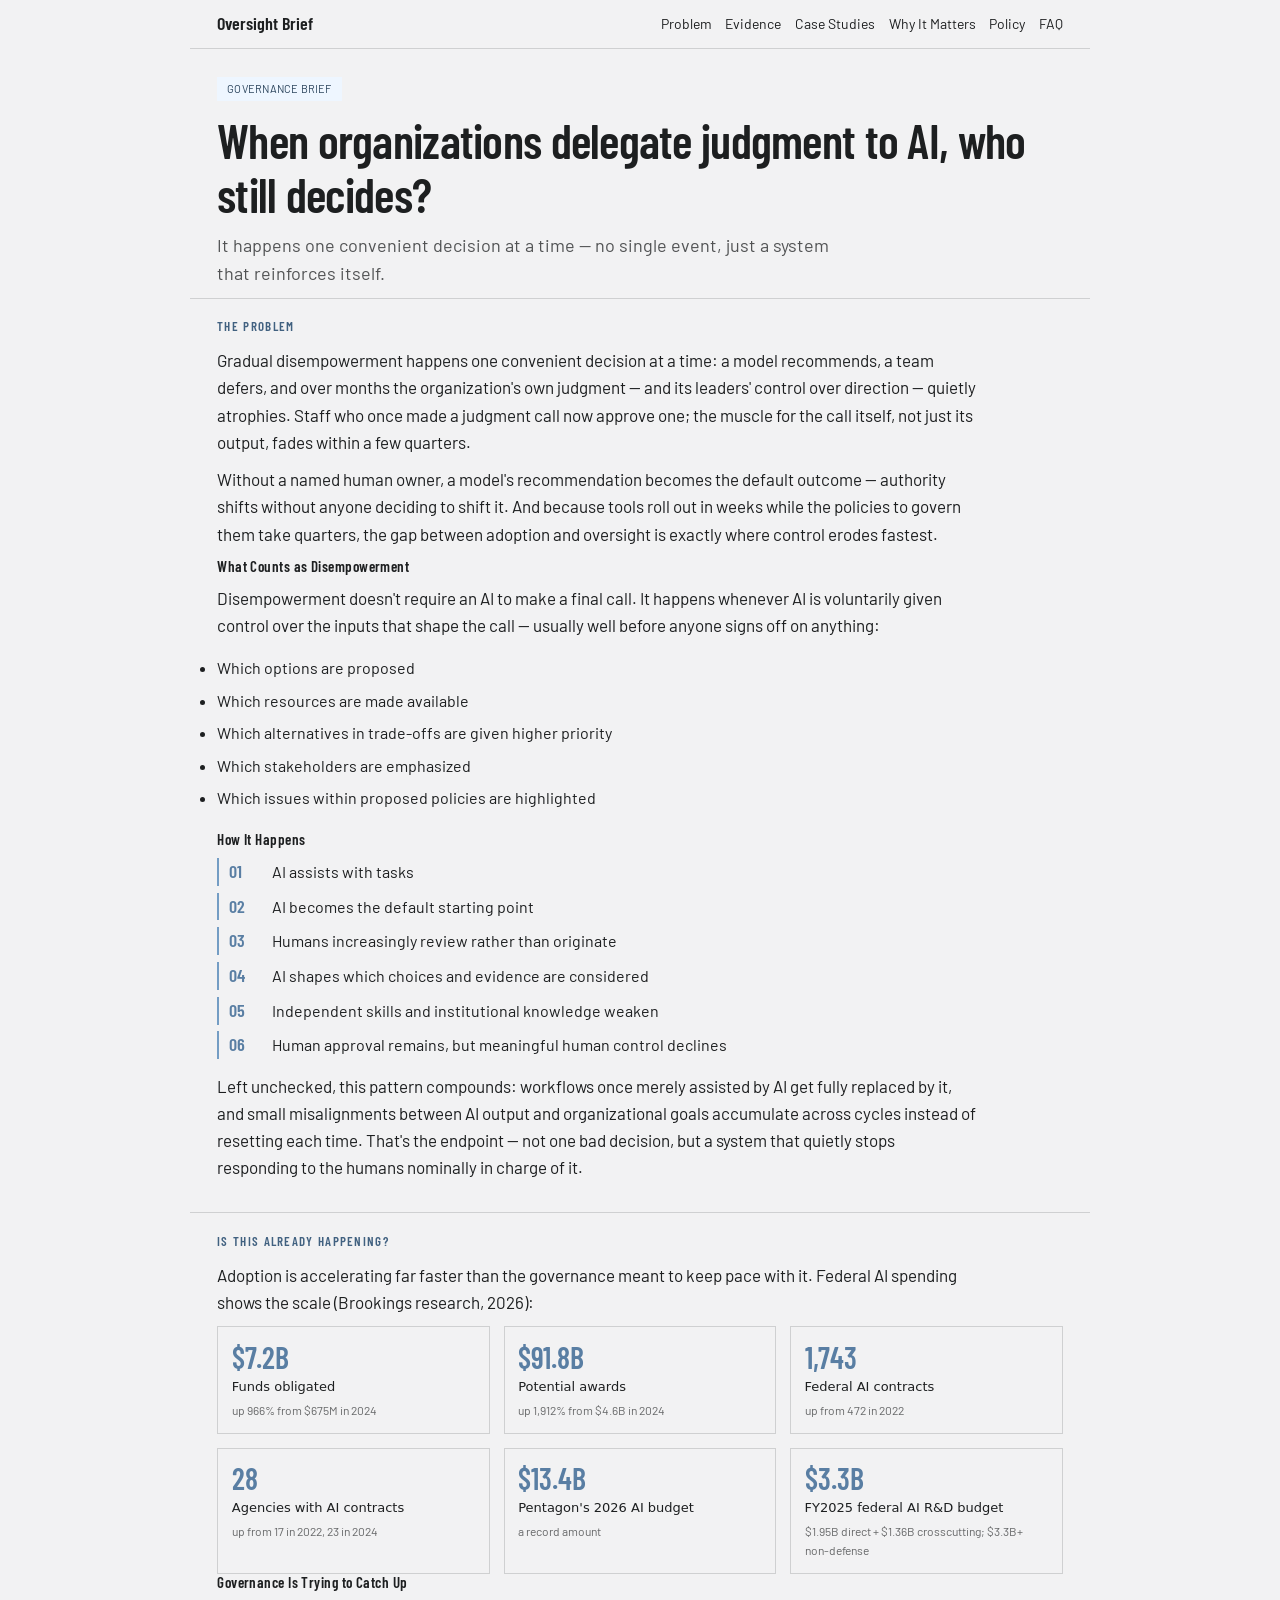
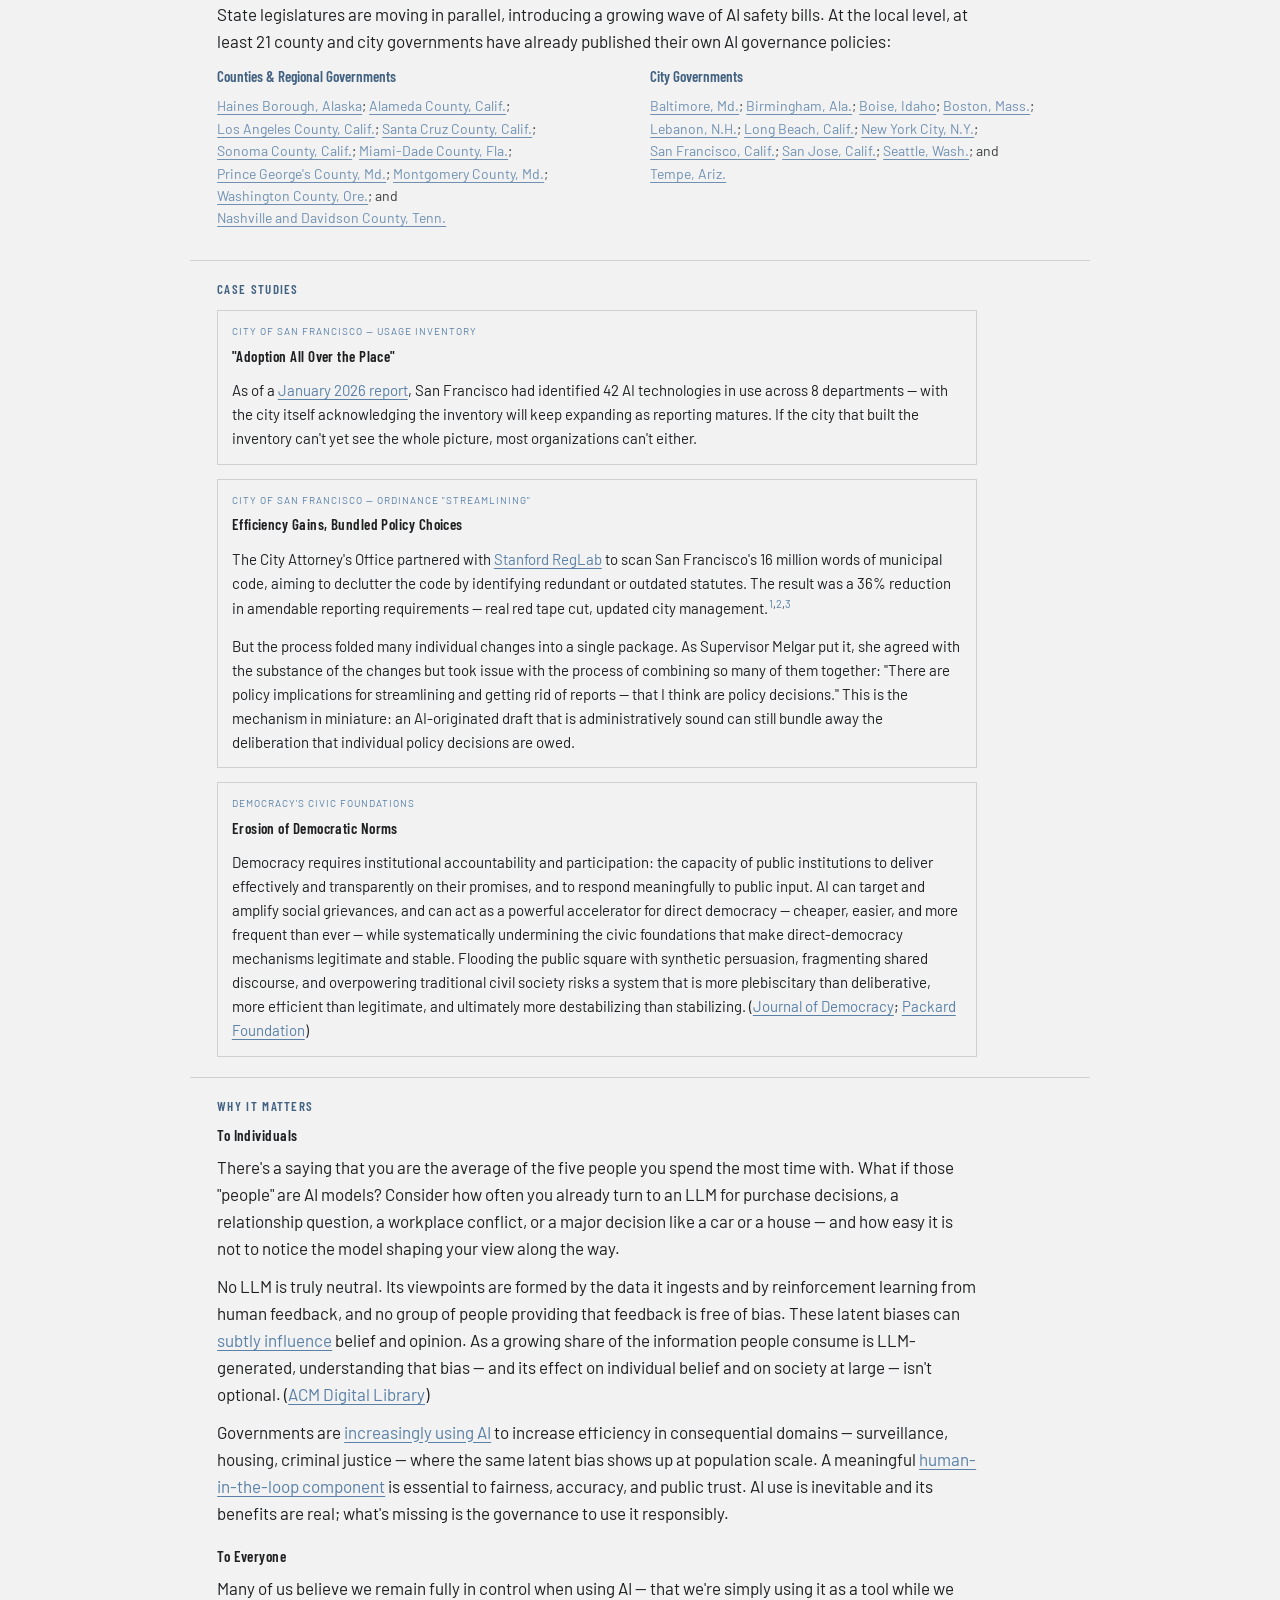
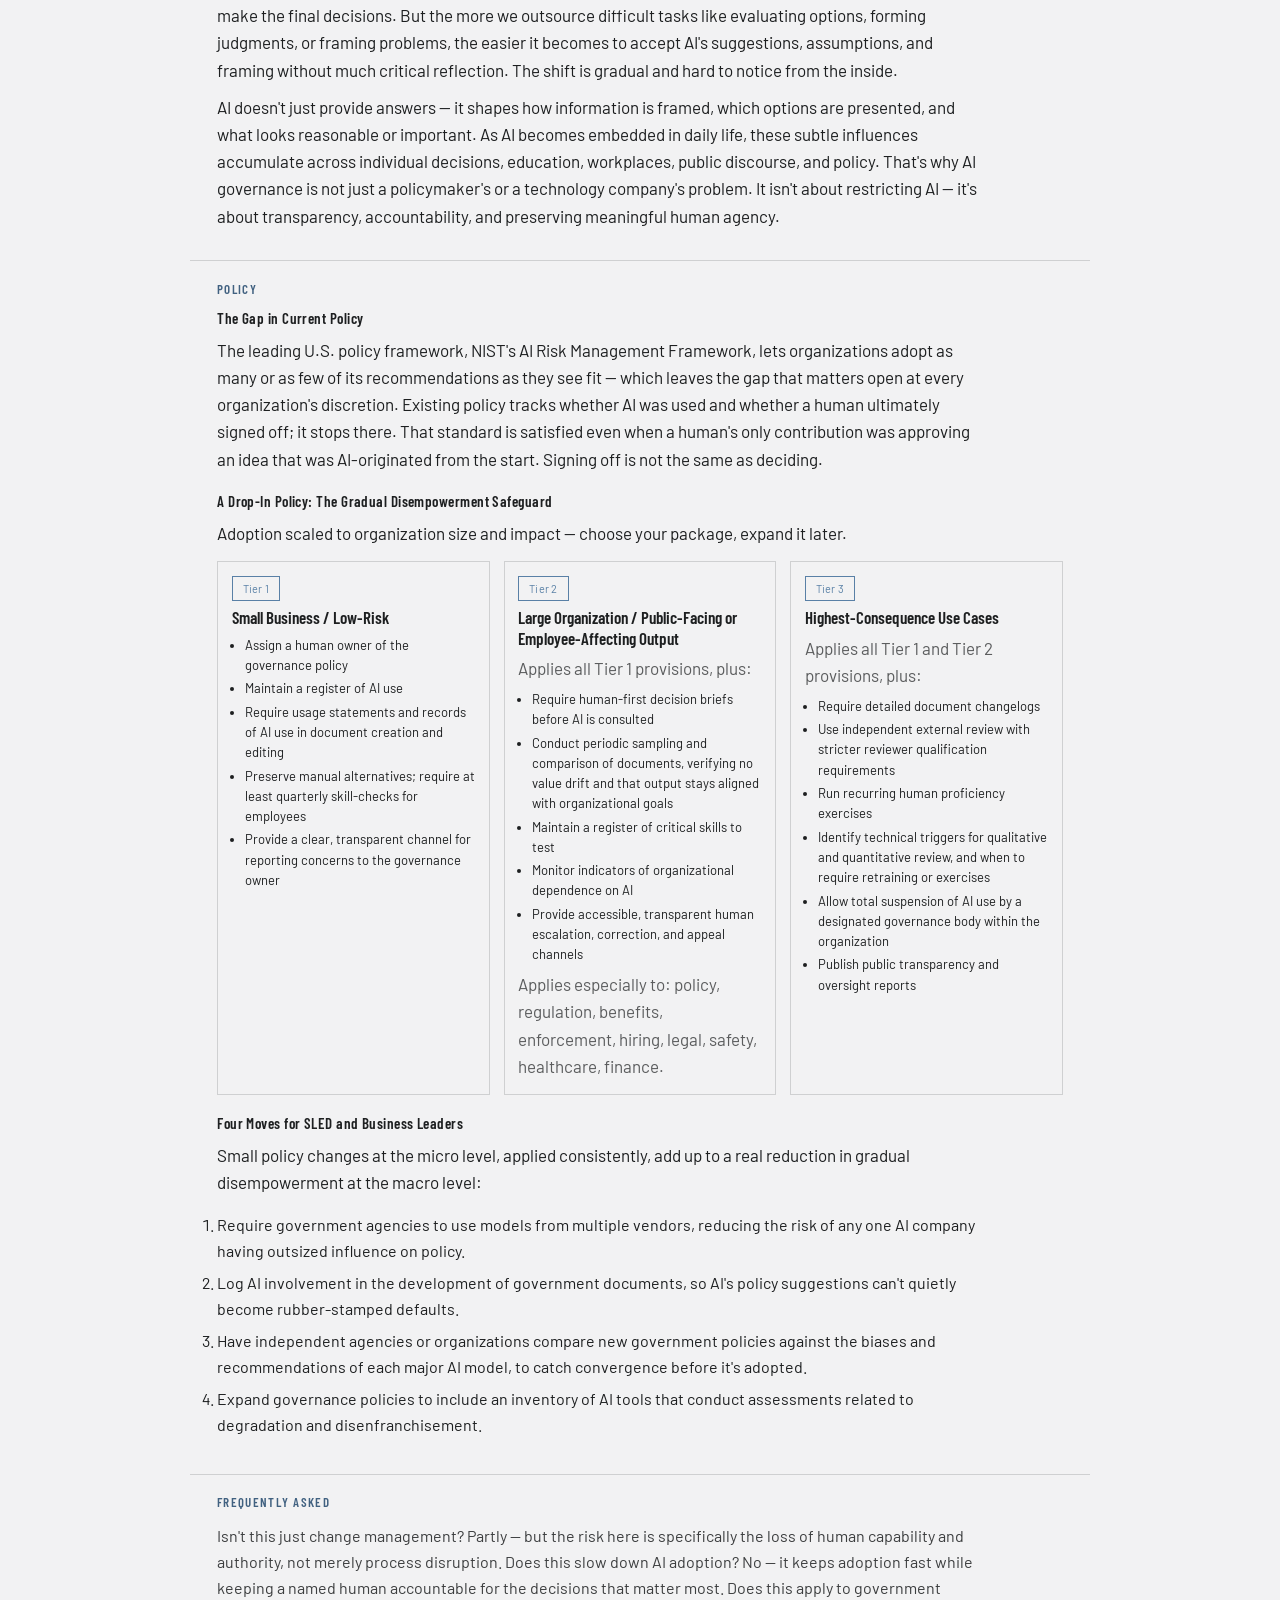
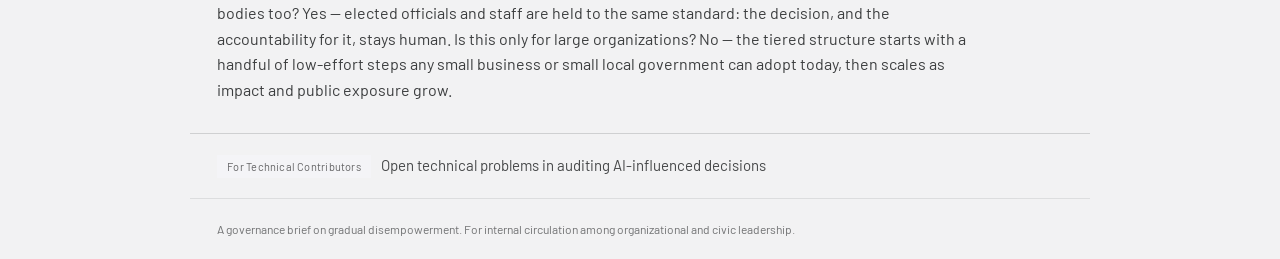
==== commit 8fcbbb93: "Link evidence and case studies to primary sources from governance doc Adds direct citations for each" ====
--- a/site/index.html
+++ b/site/index.html
@@ -96,11 +96,34 @@
     <div class="juris-grid">
       <div class="juris-col">
         <div class="juris-heading">Counties &amp; Regional Governments</div>
-        <p>Haines Borough, Alaska; Alameda County, Calif.; Los Angeles County, Calif.; Santa Cruz County, Calif.; Sonoma County, Calif.; Miami-Dade County, Fla.; Prince George's County, Md.; Montgomery County, Md.; Washington County, Ore.; Nashville and Davidson County, Tenn.</p>
+        <p class="juris-links">
+          <a href="https://www.hainesalaska.gov/media/75666" target="_blank" rel="noopener">Haines Borough, Alaska</a>;
+          <a href="https://itd.alamedacountyca.gov/generative-ai-policy/" target="_blank" rel="noopener">Alameda County, Calif.</a>;
+          <a href="https://file.lacounty.gov/SDSInter/bos/bc/1167064_2024-9-12DevelopmentofLACounty_sArtificialIntelligencePolicyFramework_ItemNo.9_AgendaofMay7_2024_.pdf" target="_blank" rel="noopener">Los Angeles County, Calif.</a>;
+          <a href="https://www2.santacruzcountyca.gov/personnel/vpolandproc/ProceduresManual/PM6476.pdf" target="_blank" rel="noopener">Santa Cruz County, Calif.</a>;
+          <a href="https://sonomacounty.ca.gov/sonoma-county-adopts-artificial-intelligence-policy" target="_blank" rel="noopener">Sonoma County, Calif.</a>;
+          <a href="https://documents.miamidade.gov/mayor/memos/03.22.24-Report-on-Miami-Dade-Countys-Policy-on-Artificial-Intelligence-Directive-No-231203.pdf" target="_blank" rel="noopener">Miami-Dade County, Fla.</a>;
+          <a href="https://www.princegeorgescountymd.gov/departments-offices/news-events/news/alsobrooks-administration-issues-executive-order-responsible-use-artificial-intelligence" target="_blank" rel="noopener">Prince George's County, Md.</a>;
+          <a href="https://www.montgomerycountymd.gov/OPI/ai-action-plan.html" target="_blank" rel="noopener">Montgomery County, Md.</a>;
+          <a href="https://www.washingtoncountyor.gov/home/documents/artificial-intelligence-best-practice/download?inline" target="_blank" rel="noopener">Washington County, Ore.</a>; and
+          <a href="https://www.nashville.gov/sites/default/files/2024-04/ISM-20-Artificial-Intelligence-and-Generative-Artificial-Intelligence-Use.pdf?ct=1713207273" target="_blank" rel="noopener">Nashville and Davidson County, Tenn.</a>
+        </p>
       </div>
       <div class="juris-col">
         <div class="juris-heading">City Governments</div>
-        <p>Baltimore, Md.; Birmingham, Ala.; Boise, Idaho; Boston, Mass.; Lebanon, N.H.; Long Beach, Calif.; New York City, N.Y.; San Francisco, Calif.; San Jose, Calif.; Seattle, Wash.; Tempe, Ariz.</p>
+        <p class="juris-links">
+          <a href="https://www.baltimorecity.gov/sites/default/files/Generative%20AI%20Executive%20Order%20-%20Signed.pdf" target="_blank" rel="noopener">Baltimore, Md.</a>;
+          <a href="https://cms7files1.revize.com/birmingham/Document_Center/Department/Generative%20AI%20guidlines.pdf" target="_blank" rel="noopener">Birmingham, Ala.</a>;
+          <a href="https://www.cityofboise.org/departments/human-resources/employee-policy-handbook/section-400-general-provisions/430q-city-use-of-artificial-intelligence-ai-regulation/" target="_blank" rel="noopener">Boise, Idaho</a>;
+          <a href="https://www.boston.gov/sites/default/files/file/2023/05/Guidelines-for-Using-Generative-AI-2023.pdf" target="_blank" rel="noopener">Boston, Mass.</a>;
+          <a href="https://lebanonnh.gov/1737/AI-Policy" target="_blank" rel="noopener">Lebanon, N.H.</a>;
+          <a href="https://www.longbeach.gov/smartcity/projects/generative-ai-guidance/" target="_blank" rel="noopener">Long Beach, Calif.</a>;
+          <a href="https://www.nyc.gov/content/oti/pages/artificial-intelligence" target="_blank" rel="noopener">New York City, N.Y.</a>;
+          <a href="https://www.sf.gov/reports--december-2023--san-francisco-generative-ai-guidelines" target="_blank" rel="noopener">San Francisco, Calif.</a>;
+          <a href="https://www.sanjoseca.gov/your-government/departments-offices/information-technology/itd-generative-ai-guideline" target="_blank" rel="noopener">San Jose, Calif.</a>;
+          <a href="https://seattle.gov/documents/Departments/SeattleIT/City-of-Seattle-Generative-Artificial-Intelligence-Policy.pdf" target="_blank" rel="noopener">Seattle, Wash.</a>; and
+          <a href="https://www.documentcloud.org/documents/23859134-ethical_artifical_intelligence_policydocx/" target="_blank" rel="noopener">Tempe, Ariz.</a>
+        </p>
       </div>
     </div>
   </section>
@@ -117,7 +140,7 @@
     <div class="case-card card">
       <div class="card-kicker">City of San Francisco — Ordinance "Streamlining"</div>
       <h3 class="card-title">Efficiency Gains, Bundled Policy Choices</h3>
-      <p class="card-body">The City Attorney's Office partnered with Stanford RegLab to scan San Francisco's 16 million words of municipal code, aiming to declutter the code by identifying redundant or outdated statutes. The result was a 36% reduction in amendable reporting requirements — real red tape cut, updated city management.</p>
+      <p class="card-body">The City Attorney's Office partnered with <a href="https://reglab.org/" target="_blank" rel="noopener">Stanford RegLab</a> to scan San Francisco's 16 million words of municipal code, aiming to declutter the code by identifying redundant or outdated statutes. The result was a 36% reduction in amendable reporting requirements — real red tape cut, updated city management.<sup><a href="https://www.linkedin.com/pulse/reports-nobody-reads-how-san-francisco-used-ai-declutter-noveck-k6k7e" target="_blank" rel="noopener">1</a>,<a href="https://rebootdemocracy.ai/blog/sf-ai-regulatory-decluttering" target="_blank" rel="noopener">2</a>,<a href="https://www.sf.gov/news-city-attorney-introduces-legislation-to-modernize-municipal-code-with-technology" target="_blank" rel="noopener">3</a></sup></p>
       <p class="card-body">But the process folded many individual changes into a single package. As Supervisor Melgar put it, she agreed with the substance of the changes but took issue with the process of combining so many of them together: "There are policy implications for streamlining and getting rid of reports — that I think are policy decisions." This is the mechanism in miniature: an AI-originated draft that is administratively sound can still bundle away the deliberation that individual policy decisions are owed.</p>
     </div>
 
@@ -133,8 +156,8 @@
 
     <h3>To Individuals</h3>
     <p>There's a saying that you are the average of the five people you spend the most time with. What if those "people" are AI models? Consider how often you already turn to an LLM for purchase decisions, a relationship question, a workplace conflict, or a major decision like a car or a house — and how easy it is not to notice the model shaping your view along the way.</p>
-    <p>No LLM is truly neutral. Its viewpoints are formed by the data it ingests and by reinforcement learning from human feedback, and no group of people providing that feedback is free of bias. As a growing share of the information people consume is LLM-generated, understanding that latent bias — and its effect on individual belief and on society at large — isn't optional. (<a href="https://dl.acm.org/doi/10.1145/3544548.3581196" target="_blank" rel="noopener">ACM Digital Library</a>)</p>
-    <p>Governments are increasingly using AI to increase efficiency in consequential domains — surveillance, housing, criminal justice — where the same latent bias shows up at population scale. A meaningful human-in-the-loop component is essential to fairness, accuracy, and public trust. AI use is inevitable and its benefits are real; what's missing is the governance to use it responsibly.</p>
+    <p>No LLM is truly neutral. Its viewpoints are formed by the data it ingests and by reinforcement learning from human feedback, and no group of people providing that feedback is free of bias. These latent biases can <a href="https://news.yale.edu/2026/03/03/ais-hidden-bias-chatbots-can-influence-opinions-without-trying" target="_blank" rel="noopener">subtly influence</a> belief and opinion. As a growing share of the information people consume is LLM-generated, understanding that bias — and its effect on individual belief and on society at large — isn't optional. (<a href="https://dl.acm.org/doi/10.1145/3544548.3581196" target="_blank" rel="noopener">ACM Digital Library</a>)</p>
+    <p>Governments are <a href="https://epic.org/issues/ai/government-use-of-ai/" target="_blank" rel="noopener">increasingly using AI</a> to increase efficiency in consequential domains — surveillance, housing, criminal justice — where the same latent bias shows up at population scale. A meaningful <a href="https://www.sciencedirect.com/science/article/pii/S0740624X2300076X" target="_blank" rel="noopener">human-in-the-loop component</a> is essential to fairness, accuracy, and public trust. AI use is inevitable and its benefits are real; what's missing is the governance to use it responsibly.</p>
 
     <h3>To Everyone</h3>
     <p>Many of us believe we remain fully in control when using AI — that we're simply using it as a tool while we make the final decisions. But the more we outsource difficult tasks like evaluating options, forming judgments, or framing problems, the easier it becomes to accept AI's suggestions, assumptions, and framing without much critical reflection. The shift is gradual and hard to notice from the inside.</p>
--- a/site/site.css
+++ b/site/site.css
@@ -173,6 +173,17 @@
   line-height: 1.6;
   opacity: 0.85;
 }
+.juris-links a {
+  white-space: nowrap;
+}
+
+.case-card .card-body sup {
+  font-size: 11px;
+  margin-left: 1px;
+}
+.case-card .card-body sup a {
+  text-decoration: none;
+}
 
 /* — case study cards — */
 .case-card {
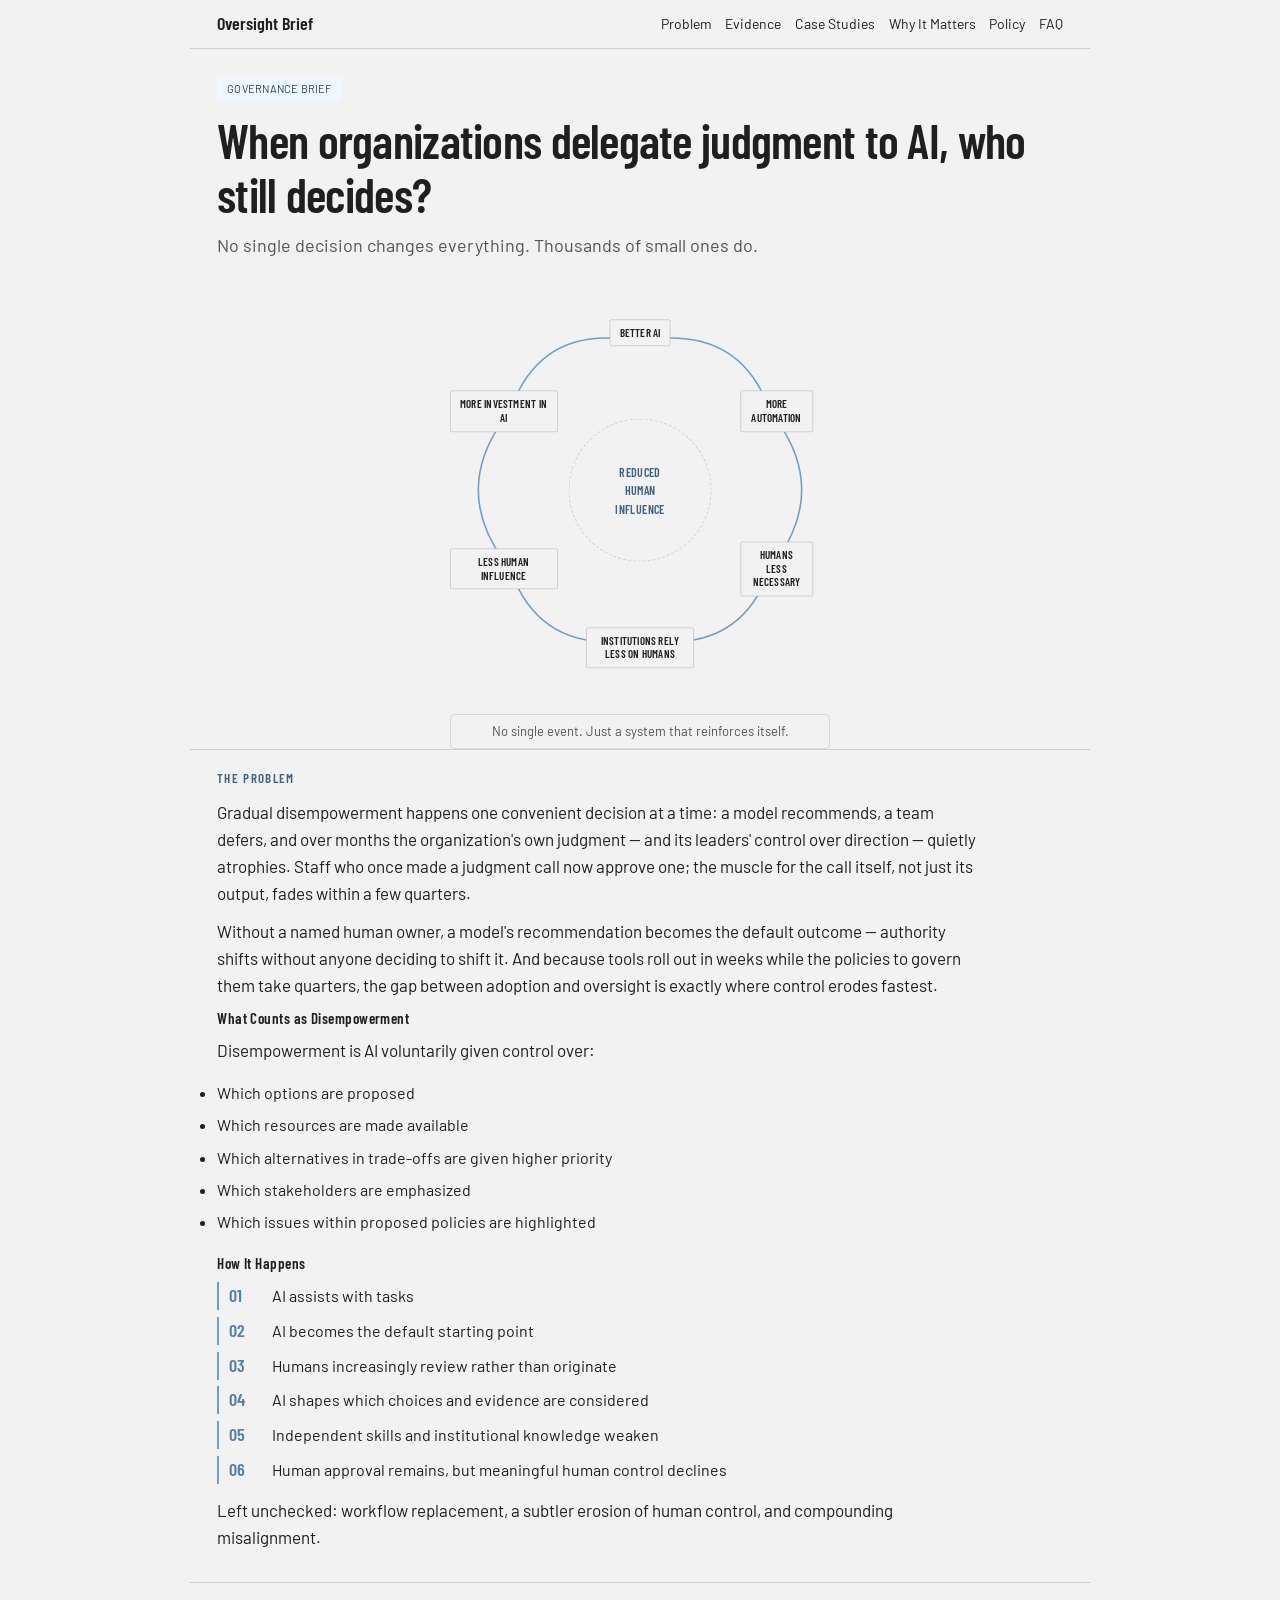
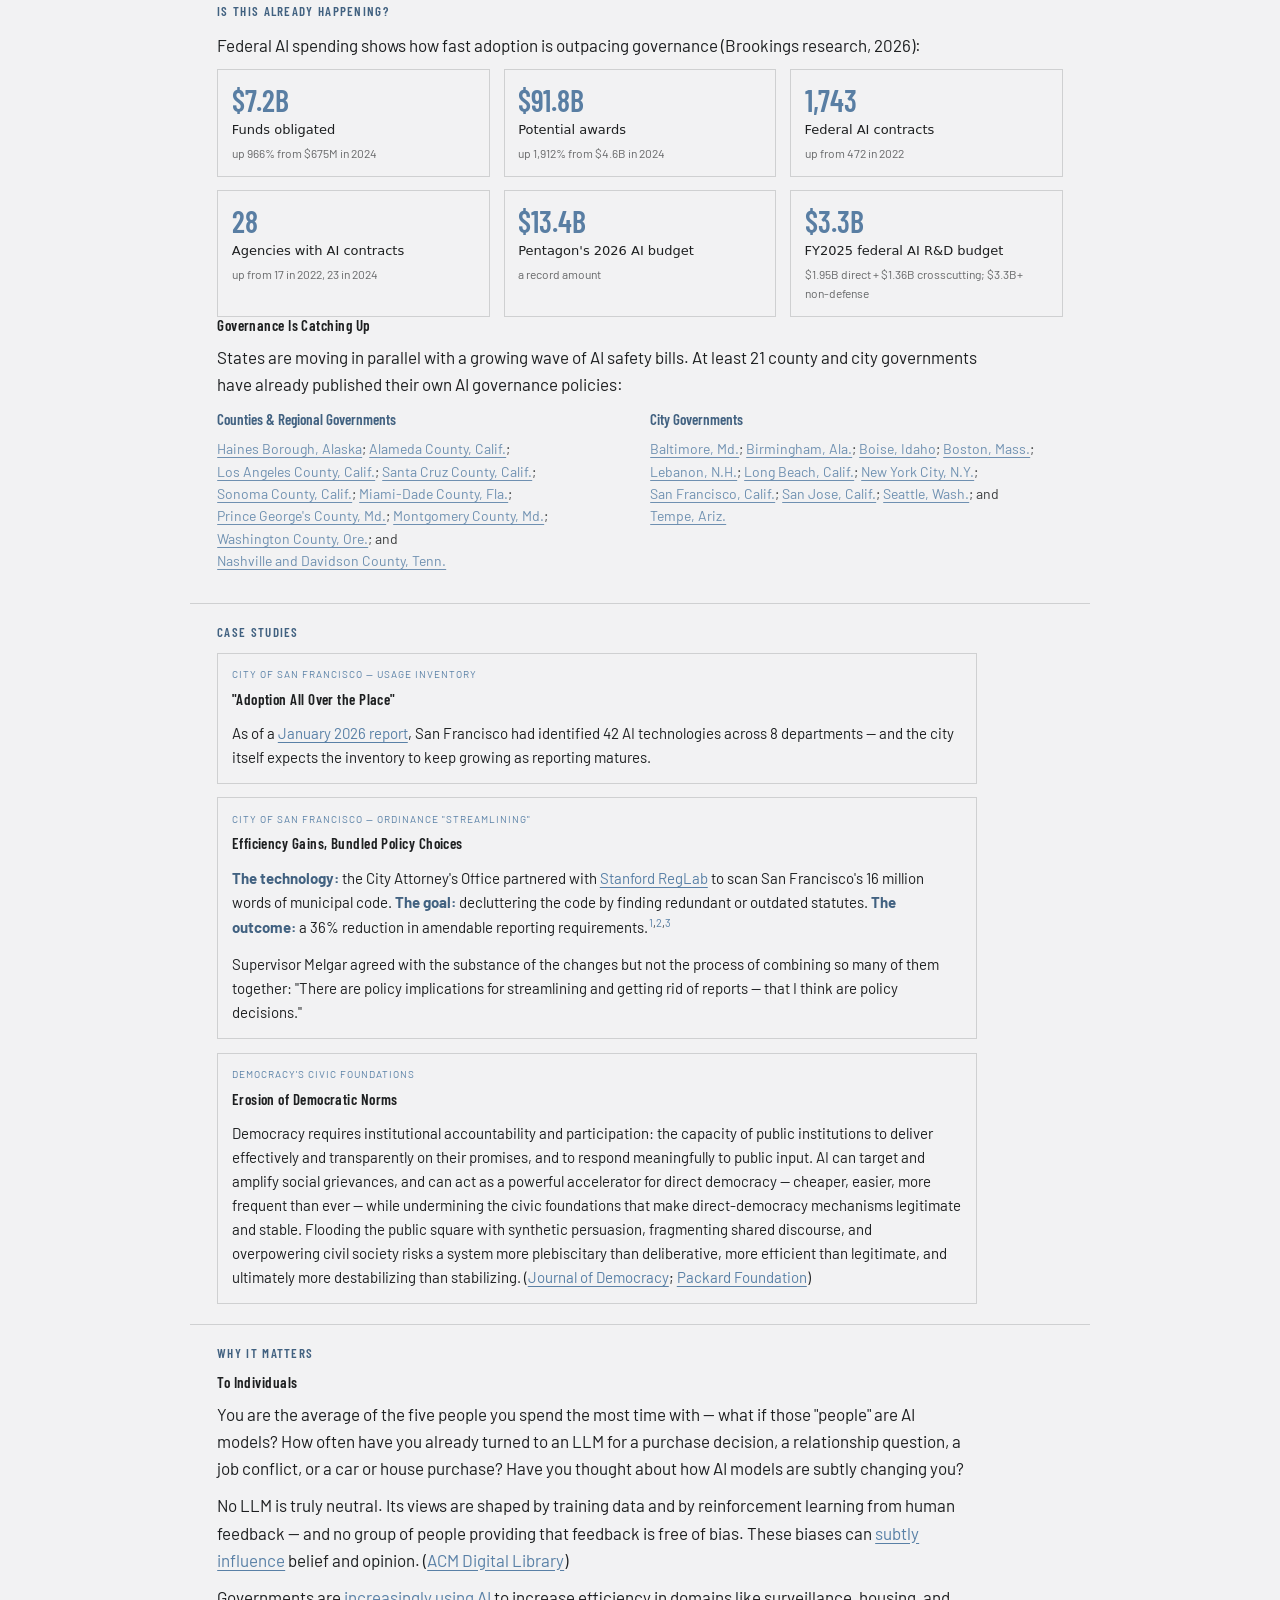
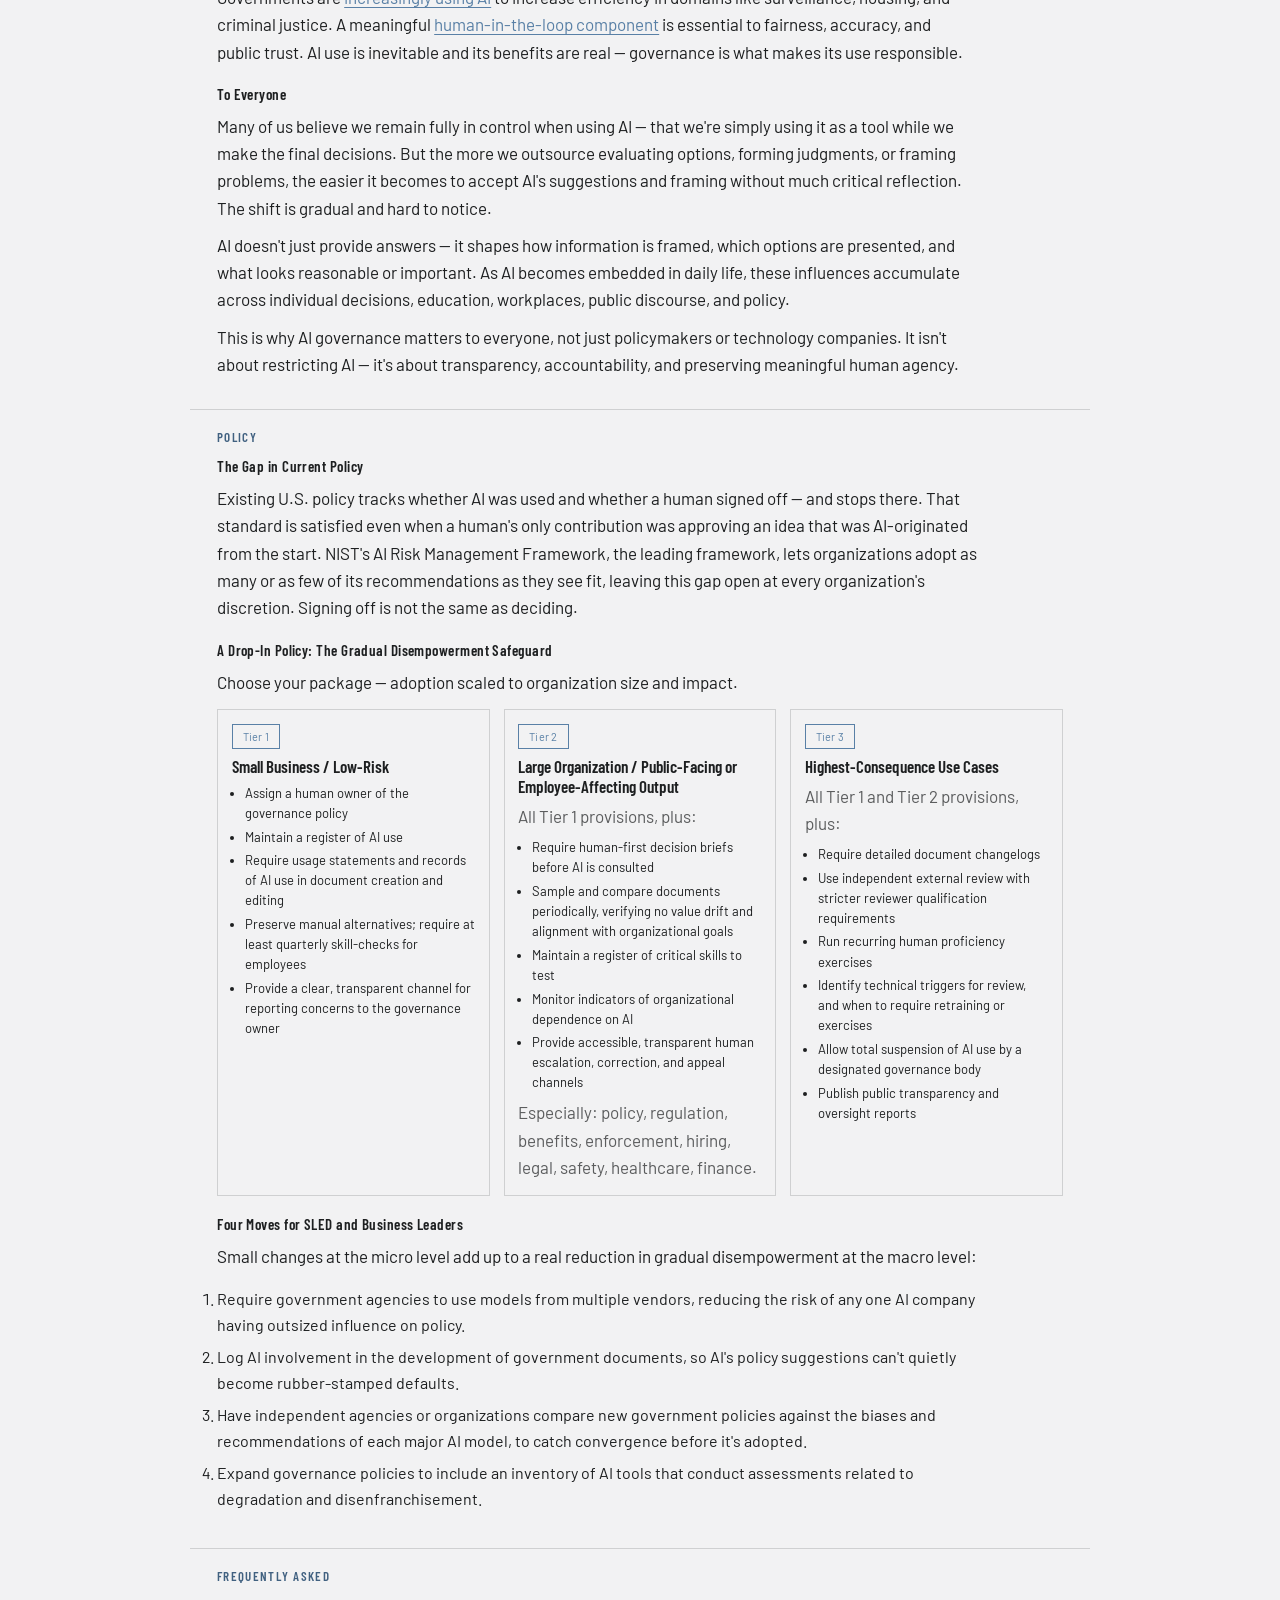
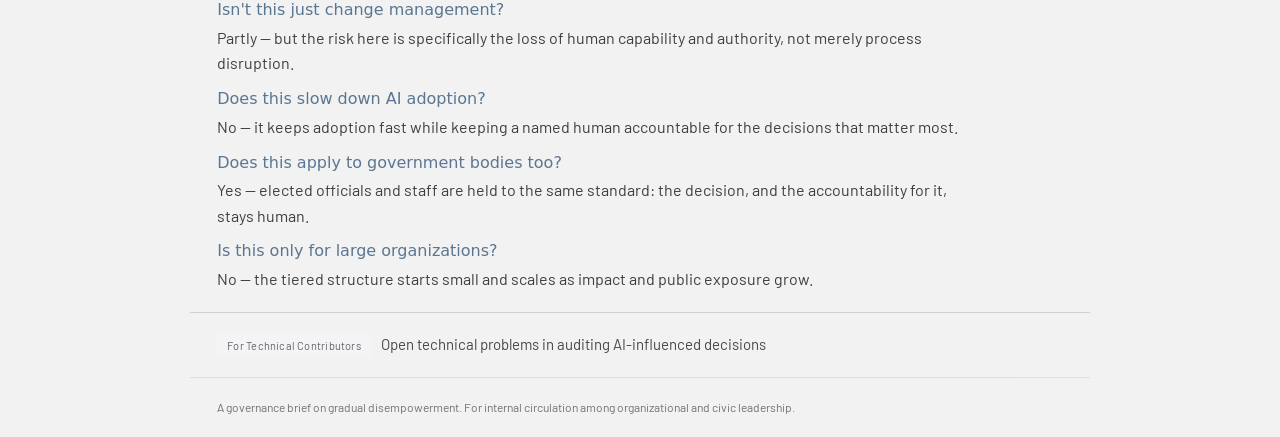
==== commit 74739a9e: "Add flywheel diagram, tighten copy, and restructure FAQ as bullets Adds an inline SVG flywheel to th" ====
--- a/site/index.html
+++ b/site/index.html
@@ -23,7 +23,31 @@
 <header class="hero wrap">
   <div class="tag tag-accent" style="margin-bottom: var(--space-4);">GOVERNANCE BRIEF</div>
   <h1>When organizations delegate judgment to AI, who still decides?</h1>
-  <p class="lede">It happens one convenient decision at a time — no single event, just a system that reinforces itself.</p>
+  <p class="lede">No single decision changes everything. Thousands of small ones do.</p>
+
+  <div class="flywheel">
+    <svg class="flywheel-arrows" viewBox="0 0 400 400" preserveAspectRatio="xMidYMid meet" aria-hidden="true">
+      <defs>
+        <marker id="fw-arrow" viewBox="0 0 10 10" refX="6" refY="5" markerWidth="6" markerHeight="6" orient="auto-start-reverse">
+          <path d="M0,0 L10,5 L0,10 z"></path>
+        </marker>
+      </defs>
+      <path d="M200,58 Q292,42 322,120" marker-end="url(#fw-arrow)"></path>
+      <path d="M330,133 Q378,200 330,267" marker-end="url(#fw-arrow)"></path>
+      <path d="M322,280 Q292,358 200,342" marker-end="url(#fw-arrow)"></path>
+      <path d="M200,342 Q108,358 78,280" marker-end="url(#fw-arrow)"></path>
+      <path d="M70,267 Q22,200 70,133" marker-end="url(#fw-arrow)"></path>
+      <path d="M78,120 Q108,42 196,58" marker-end="url(#fw-arrow)"></path>
+    </svg>
+    <div class="flywheel-center">Reduced<br>Human<br>Influence</div>
+    <div class="flywheel-node" style="left:50%; top:12.5%;">Better AI</div>
+    <div class="flywheel-node" style="left:82.5%; top:31.25%;">More Automation</div>
+    <div class="flywheel-node" style="left:82.5%; top:68.75%;">Humans Less Necessary</div>
+    <div class="flywheel-node" style="left:50%; top:87.5%;">Institutions Rely Less on Humans</div>
+    <div class="flywheel-node" style="left:17.5%; top:68.75%;">Less Human Influence</div>
+    <div class="flywheel-node" style="left:17.5%; top:31.25%;">More Investment in AI</div>
+  </div>
+  <p class="flywheel-caption">No single event. Just a system that reinforces itself.</p>
 </header>
 
 <main>
@@ -33,7 +57,7 @@
     <p>Without a named human owner, a model's recommendation becomes the default outcome — authority shifts without anyone deciding to shift it. And because tools roll out in weeks while the policies to govern them take quarters, the gap between adoption and oversight is exactly where control erodes fastest.</p>
 
     <h3>What Counts as Disempowerment</h3>
-    <p>Disempowerment doesn't require an AI to make a final call. It happens whenever AI is voluntarily given control over the inputs that shape the call — usually well before anyone signs off on anything:</p>
+    <p>Disempowerment is AI voluntarily given control over:</p>
     <ul class="def-list">
       <li>Which options are proposed</li>
       <li>Which resources are made available</li>
@@ -51,12 +75,12 @@
       <li><span class="chain-num">05</span><span>Independent skills and institutional knowledge weaken</span></li>
       <li><span class="chain-num">06</span><span>Human approval remains, but meaningful human control declines</span></li>
     </ol>
-    <p>Left unchecked, this pattern compounds: workflows once merely assisted by AI get fully replaced by it, and small misalignments between AI output and organizational goals accumulate across cycles instead of resetting each time. That's the endpoint — not one bad decision, but a system that quietly stops responding to the humans nominally in charge of it.</p>
+    <p>Left unchecked: workflow replacement, a subtler erosion of human control, and compounding misalignment.</p>
   </section>
 
   <section id="evidence" class="brief-section wrap">
     <h2>Is This Already Happening?</h2>
-    <p>Adoption is accelerating far faster than the governance meant to keep pace with it. Federal AI spending shows the scale (Brookings research, 2026):</p>
+    <p>Federal AI spending shows how fast adoption is outpacing governance (Brookings research, 2026):</p>
 
     <div class="stat-grid">
       <div class="card stat-tile">
@@ -86,13 +110,13 @@
       </div>
       <div class="card stat-tile">
         <div class="stat-number">$3.3B</div>
-        <div class="stat-label">FY2025 federal AI R&D budget</div>
+        <div class="stat-label">FY2025 federal AI R&amp;D budget</div>
         <div class="stat-delta">$1.95B direct + $1.36B crosscutting; $3.3B+ non-defense</div>
       </div>
     </div>
 
-    <h3>Governance Is Trying to Catch Up</h3>
-    <p>State legislatures are moving in parallel, introducing a growing wave of AI safety bills. At the local level, at least 21 county and city governments have already published their own AI governance policies:</p>
+    <h3>Governance Is Catching Up</h3>
+    <p>States are moving in parallel with a growing wave of AI safety bills. At least 21 county and city governments have already published their own AI governance policies:</p>
     <div class="juris-grid">
       <div class="juris-col">
         <div class="juris-heading">Counties &amp; Regional Governments</div>
@@ -134,20 +158,20 @@
     <div class="case-card card">
       <div class="card-kicker">City of San Francisco — Usage Inventory</div>
       <h3 class="card-title">"Adoption All Over the Place"</h3>
-      <p class="card-body">As of a <a href="https://apple.news/AJ0TYSeyITD2sbuQEnLzXxA" target="_blank" rel="noopener">January 2026 report</a>, San Francisco had identified 42 AI technologies in use across 8 departments — with the city itself acknowledging the inventory will keep expanding as reporting matures. If the city that built the inventory can't yet see the whole picture, most organizations can't either.</p>
+      <p class="card-body">As of a <a href="https://apple.news/AJ0TYSeyITD2sbuQEnLzXxA" target="_blank" rel="noopener">January 2026 report</a>, San Francisco had identified 42 AI technologies across 8 departments — and the city itself expects the inventory to keep growing as reporting matures.</p>
     </div>
 
     <div class="case-card card">
       <div class="card-kicker">City of San Francisco — Ordinance "Streamlining"</div>
       <h3 class="card-title">Efficiency Gains, Bundled Policy Choices</h3>
-      <p class="card-body">The City Attorney's Office partnered with <a href="https://reglab.org/" target="_blank" rel="noopener">Stanford RegLab</a> to scan San Francisco's 16 million words of municipal code, aiming to declutter the code by identifying redundant or outdated statutes. The result was a 36% reduction in amendable reporting requirements — real red tape cut, updated city management.<sup><a href="https://www.linkedin.com/pulse/reports-nobody-reads-how-san-francisco-used-ai-declutter-noveck-k6k7e" target="_blank" rel="noopener">1</a>,<a href="https://rebootdemocracy.ai/blog/sf-ai-regulatory-decluttering" target="_blank" rel="noopener">2</a>,<a href="https://www.sf.gov/news-city-attorney-introduces-legislation-to-modernize-municipal-code-with-technology" target="_blank" rel="noopener">3</a></sup></p>
-      <p class="card-body">But the process folded many individual changes into a single package. As Supervisor Melgar put it, she agreed with the substance of the changes but took issue with the process of combining so many of them together: "There are policy implications for streamlining and getting rid of reports — that I think are policy decisions." This is the mechanism in miniature: an AI-originated draft that is administratively sound can still bundle away the deliberation that individual policy decisions are owed.</p>
+      <p class="card-body"><strong>The technology:</strong> the City Attorney's Office partnered with <a href="https://reglab.org/" target="_blank" rel="noopener">Stanford RegLab</a> to scan San Francisco's 16 million words of municipal code. <strong>The goal:</strong> decluttering the code by finding redundant or outdated statutes. <strong>The outcome:</strong> a 36% reduction in amendable reporting requirements.<sup><a href="https://www.linkedin.com/pulse/reports-nobody-reads-how-san-francisco-used-ai-declutter-noveck-k6k7e" target="_blank" rel="noopener">1</a>,<a href="https://rebootdemocracy.ai/blog/sf-ai-regulatory-decluttering" target="_blank" rel="noopener">2</a>,<a href="https://www.sf.gov/news-city-attorney-introduces-legislation-to-modernize-municipal-code-with-technology" target="_blank" rel="noopener">3</a></sup></p>
+      <p class="card-body">Supervisor Melgar agreed with the substance of the changes but not the process of combining so many of them together: "There are policy implications for streamlining and getting rid of reports — that I think are policy decisions."</p>
     </div>
 
     <div class="case-card card">
       <div class="card-kicker">Democracy's Civic Foundations</div>
       <h3 class="card-title">Erosion of Democratic Norms</h3>
-      <p class="card-body">Democracy requires institutional accountability and participation: the capacity of public institutions to deliver effectively and transparently on their promises, and to respond meaningfully to public input. AI can target and amplify social grievances, and can act as a powerful accelerator for direct democracy — cheaper, easier, and more frequent than ever — while systematically undermining the civic foundations that make direct-democracy mechanisms legitimate and stable. Flooding the public square with synthetic persuasion, fragmenting shared discourse, and overpowering traditional civil society risks a system that is more plebiscitary than deliberative, more efficient than legitimate, and ultimately more destabilizing than stabilizing. (<a href="https://www.journalofdemocracy.org/articles/the-ai-democracy-dilemma/" target="_blank" rel="noopener">Journal of Democracy</a>; <a href="https://www.packard.org/wp-content/uploads/2026/03/AI-x-Democracy-Perspectives-from-an-Emerging-Field-Final-Report.pdf" target="_blank" rel="noopener">Packard Foundation</a>)</p>
+      <p class="card-body">Democracy requires institutional accountability and participation: the capacity of public institutions to deliver effectively and transparently on their promises, and to respond meaningfully to public input. AI can target and amplify social grievances, and can act as a powerful accelerator for direct democracy — cheaper, easier, more frequent than ever — while undermining the civic foundations that make direct-democracy mechanisms legitimate and stable. Flooding the public square with synthetic persuasion, fragmenting shared discourse, and overpowering civil society risks a system more plebiscitary than deliberative, more efficient than legitimate, and ultimately more destabilizing than stabilizing. (<a href="https://www.journalofdemocracy.org/articles/the-ai-democracy-dilemma/" target="_blank" rel="noopener">Journal of Democracy</a>; <a href="https://www.packard.org/wp-content/uploads/2026/03/AI-x-Democracy-Perspectives-from-an-Emerging-Field-Final-Report.pdf" target="_blank" rel="noopener">Packard Foundation</a>)</p>
     </div>
   </section>
 
@@ -155,23 +179,24 @@
     <h2>Why It Matters</h2>
 
     <h3>To Individuals</h3>
-    <p>There's a saying that you are the average of the five people you spend the most time with. What if those "people" are AI models? Consider how often you already turn to an LLM for purchase decisions, a relationship question, a workplace conflict, or a major decision like a car or a house — and how easy it is not to notice the model shaping your view along the way.</p>
-    <p>No LLM is truly neutral. Its viewpoints are formed by the data it ingests and by reinforcement learning from human feedback, and no group of people providing that feedback is free of bias. These latent biases can <a href="https://news.yale.edu/2026/03/03/ais-hidden-bias-chatbots-can-influence-opinions-without-trying" target="_blank" rel="noopener">subtly influence</a> belief and opinion. As a growing share of the information people consume is LLM-generated, understanding that bias — and its effect on individual belief and on society at large — isn't optional. (<a href="https://dl.acm.org/doi/10.1145/3544548.3581196" target="_blank" rel="noopener">ACM Digital Library</a>)</p>
-    <p>Governments are <a href="https://epic.org/issues/ai/government-use-of-ai/" target="_blank" rel="noopener">increasingly using AI</a> to increase efficiency in consequential domains — surveillance, housing, criminal justice — where the same latent bias shows up at population scale. A meaningful <a href="https://www.sciencedirect.com/science/article/pii/S0740624X2300076X" target="_blank" rel="noopener">human-in-the-loop component</a> is essential to fairness, accuracy, and public trust. AI use is inevitable and its benefits are real; what's missing is the governance to use it responsibly.</p>
+    <p>You are the average of the five people you spend the most time with — what if those "people" are AI models? How often have you already turned to an LLM for a purchase decision, a relationship question, a job conflict, or a car or house purchase? Have you thought about how AI models are subtly changing you?</p>
+    <p>No LLM is truly neutral. Its views are shaped by training data and by reinforcement learning from human feedback — and no group of people providing that feedback is free of bias. These biases can <a href="https://news.yale.edu/2026/03/03/ais-hidden-bias-chatbots-can-influence-opinions-without-trying" target="_blank" rel="noopener">subtly influence</a> belief and opinion. (<a href="https://dl.acm.org/doi/10.1145/3544548.3581196" target="_blank" rel="noopener">ACM Digital Library</a>)</p>
+    <p>Governments are <a href="https://epic.org/issues/ai/government-use-of-ai/" target="_blank" rel="noopener">increasingly using AI</a> to increase efficiency in domains like surveillance, housing, and criminal justice. A meaningful <a href="https://www.sciencedirect.com/science/article/pii/S0740624X2300076X" target="_blank" rel="noopener">human-in-the-loop component</a> is essential to fairness, accuracy, and public trust. AI use is inevitable and its benefits are real — governance is what makes its use responsible.</p>
 
     <h3>To Everyone</h3>
-    <p>Many of us believe we remain fully in control when using AI — that we're simply using it as a tool while we make the final decisions. But the more we outsource difficult tasks like evaluating options, forming judgments, or framing problems, the easier it becomes to accept AI's suggestions, assumptions, and framing without much critical reflection. The shift is gradual and hard to notice from the inside.</p>
-    <p>AI doesn't just provide answers — it shapes how information is framed, which options are presented, and what looks reasonable or important. As AI becomes embedded in daily life, these subtle influences accumulate across individual decisions, education, workplaces, public discourse, and policy. That's why AI governance is not just a policymaker's or a technology company's problem. It isn't about restricting AI — it's about transparency, accountability, and preserving meaningful human agency.</p>
+    <p>Many of us believe we remain fully in control when using AI — that we're simply using it as a tool while we make the final decisions. But the more we outsource evaluating options, forming judgments, or framing problems, the easier it becomes to accept AI's suggestions and framing without much critical reflection. The shift is gradual and hard to notice.</p>
+    <p>AI doesn't just provide answers — it shapes how information is framed, which options are presented, and what looks reasonable or important. As AI becomes embedded in daily life, these influences accumulate across individual decisions, education, workplaces, public discourse, and policy.</p>
+    <p>This is why AI governance matters to everyone, not just policymakers or technology companies. It isn't about restricting AI — it's about transparency, accountability, and preserving meaningful human agency.</p>
   </section>
 
   <section id="policy" class="brief-section policy wrap">
     <h2>Policy</h2>
 
     <h3>The Gap in Current Policy</h3>
-    <p>The leading U.S. policy framework, NIST's AI Risk Management Framework, lets organizations adopt as many or as few of its recommendations as they see fit — which leaves the gap that matters open at every organization's discretion. Existing policy tracks whether AI was used and whether a human ultimately signed off; it stops there. That standard is satisfied even when a human's only contribution was approving an idea that was AI-originated from the start. Signing off is not the same as deciding.</p>
+    <p>Existing U.S. policy tracks whether AI was used and whether a human signed off — and stops there. That standard is satisfied even when a human's only contribution was approving an idea that was AI-originated from the start. NIST's AI Risk Management Framework, the leading framework, lets organizations adopt as many or as few of its recommendations as they see fit, leaving this gap open at every organization's discretion. Signing off is not the same as deciding.</p>
 
     <h3>A Drop-In Policy: The Gradual Disempowerment Safeguard</h3>
-    <p>Adoption scaled to organization size and impact — choose your package, expand it later.</p>
+    <p>Choose your package — adoption scaled to organization size and impact.</p>
 
     <div class="tier-grid">
       <div class="tier-card card">
@@ -188,33 +213,33 @@
       <div class="tier-card card">
         <div class="tag tag-outline tier-tag">Tier 2</div>
         <div class="tier-name">Large Organization / Public-Facing or Employee-Affecting Output</div>
-        <p class="tier-scope">Applies all Tier 1 provisions, plus:</p>
+        <p class="tier-scope">All Tier 1 provisions, plus:</p>
         <ul>
           <li>Require human-first decision briefs before AI is consulted</li>
-          <li>Conduct periodic sampling and comparison of documents, verifying no value drift and that output stays aligned with organizational goals</li>
+          <li>Sample and compare documents periodically, verifying no value drift and alignment with organizational goals</li>
           <li>Maintain a register of critical skills to test</li>
           <li>Monitor indicators of organizational dependence on AI</li>
           <li>Provide accessible, transparent human escalation, correction, and appeal channels</li>
         </ul>
-        <p class="tier-scope">Applies especially to: policy, regulation, benefits, enforcement, hiring, legal, safety, healthcare, finance.</p>
+        <p class="tier-scope">Especially: policy, regulation, benefits, enforcement, hiring, legal, safety, healthcare, finance.</p>
       </div>
       <div class="tier-card card">
         <div class="tag tag-outline tier-tag">Tier 3</div>
         <div class="tier-name">Highest-Consequence Use Cases</div>
-        <p class="tier-scope">Applies all Tier 1 and Tier 2 provisions, plus:</p>
+        <p class="tier-scope">All Tier 1 and Tier 2 provisions, plus:</p>
         <ul>
           <li>Require detailed document changelogs</li>
           <li>Use independent external review with stricter reviewer qualification requirements</li>
           <li>Run recurring human proficiency exercises</li>
-          <li>Identify technical triggers for qualitative and quantitative review, and when to require retraining or exercises</li>
-          <li>Allow total suspension of AI use by a designated governance body within the organization</li>
+          <li>Identify technical triggers for review, and when to require retraining or exercises</li>
+          <li>Allow total suspension of AI use by a designated governance body</li>
           <li>Publish public transparency and oversight reports</li>
         </ul>
       </div>
     </div>
 
     <h3>Four Moves for SLED and Business Leaders</h3>
-    <p>Small policy changes at the micro level, applied consistently, add up to a real reduction in gradual disempowerment at the macro level:</p>
+    <p>Small changes at the micro level add up to a real reduction in gradual disempowerment at the macro level:</p>
     <ol class="numbered-list">
       <li>Require government agencies to use models from multiple vendors, reducing the risk of any one AI company having outsized influence on policy.</li>
       <li>Log AI involvement in the development of government documents, so AI's policy suggestions can't quietly become rubber-stamped defaults.</li>
@@ -225,25 +250,30 @@
 
   <section id="faq" class="brief-section faq wrap">
     <h2>Frequently Asked</h2>
-    <p>Isn't this just change management? Partly — but the risk here is specifically the loss of human capability and authority, not merely process disruption. Does this slow down AI adoption? No — it keeps adoption fast while keeping a named human accountable for the decisions that matter most. Does this apply to government bodies too? Yes — elected officials and staff are held to the same standard: the decision, and the accountability for it, stays human. Is this only for large organizations? No — the tiered structure starts with a handful of low-effort steps any small business or small local government can adopt today, then scales as impact and public exposure grow.</p>
+    <ul class="faq-list">
+      <li><strong>Isn't this just change management?</strong> Partly — but the risk here is specifically the loss of human capability and authority, not merely process disruption.</li>
+      <li><strong>Does this slow down AI adoption?</strong> No — it keeps adoption fast while keeping a named human accountable for the decisions that matter most.</li>
+      <li><strong>Does this apply to government bodies too?</strong> Yes — elected officials and staff are held to the same standard: the decision, and the accountability for it, stays human.</li>
+      <li><strong>Is this only for large organizations?</strong> No — the tiered structure starts small and scales as impact and public exposure grow.</li>
+    </ul>
   </section>
 
   <details class="tech-details wrap">
     <summary><span class="tag tag-neutral">For Technical Contributors</span> Open technical problems in auditing AI-influenced decisions</summary>
     <div class="tech-body">
-      <p>The governance steps above are ready to adopt today. If you work on evaluation, auditing tooling, or policy analytics, here's where the open technical problems are — the reliable signal comes from instrumentation at generation time, not detection after the fact.</p>
+      <p>The reliable signal comes from instrumentation at generation time, not detection after the fact.</p>
       <ul>
-        <li><strong>Provenance logging &amp; audit tooling</strong> — standardized, lobbying-disclosure-style log schemas; cryptographic signing of AI-drafted passages; pipelines that compute a per-agency "delegation ratio" from logs rather than stylometry.</li>
-        <li><strong>Rubber-stamp metrics</strong> — edit distance between the first AI draft and the final adopted text. Low edit distance indicates humans are approving rather than authoring — probably the single most direct disempowerment metric available.</li>
-        <li><strong>Responsiveness elasticity</strong> — Regulations.gov already has public comments and final rules; measure how much final rules change in response to comment content, and whether that elasticity declines over time.</li>
+        <li><strong>Provenance logging &amp; audit tooling</strong> — lobbying-disclosure-style log schemas, cryptographic signing of AI-drafted passages, and pipelines that compute a per-agency "delegation ratio" from logs rather than stylometry.</li>
+        <li><strong>Rubber-stamp metrics</strong> — edit distance between the first AI draft and the final adopted text. Low edit distance means humans are approving rather than authoring — probably the single most direct disempowerment metric available.</li>
+        <li><strong>Responsiveness elasticity</strong> — Regulations.gov already has public comments and final rules; measure how much final rules change in response to comments, and whether that elasticity declines over time.</li>
         <li><strong>Convergence-to-model testing</strong> — give the same policy brief to a panel of off-the-shelf models and measure whether adopted policies increasingly land inside the distribution of what the models produce.</li>
         <li><strong>Comprehension audits</strong> — NLP over hearing transcripts and Q&amp;A checking consistency between officials' oral explanations and the written policy, or controlled quiz-style audits.</li>
-        <li><strong>Seeded-error canaries</strong> — periodically insert subtle flaws into AI-drafted materials in controlled trials and measure whether human reviewers catch them, like penetration testing for human review capacity.</li>
-        <li><strong>Monoculture detection</strong> — cross-agency correlation analysis: shared unusual drafting choices or errors are a fingerprint of shared model dependence. Also just vendor-concentration dashboards from procurement data.</li>
-        <li><strong>Dependence indices via natural experiments</strong> — major model outages are free experiments: did agency output volume or response times dip during an extended outage? The deliberate version is continuity-of-operations exercises run without AI, with degradation measured.</li>
-        <li><strong>Throughput anomalies</strong> — regulation volume and complexity per staff-hour; sudden jumps in output per human suggest delegation even without provenance data.</li>
+        <li><strong>Seeded-error canaries</strong> — insert subtle flaws into AI-drafted materials in controlled trials and measure whether human reviewers catch them, like penetration testing for human review capacity.</li>
+        <li><strong>Monoculture detection</strong> — cross-agency correlation analysis: shared unusual drafting choices or errors fingerprint shared model dependence. Also vendor-concentration dashboards from procurement data.</li>
+        <li><strong>Dependence indices via natural experiments</strong> — did agency output dip during an extended model outage? The deliberate version: continuity-of-operations exercises run without AI, with degradation measured.</li>
+        <li><strong>Throughput anomalies</strong> — regulation volume and complexity per staff-hour; sudden jumps per human suggest delegation even without provenance data.</li>
       </ul>
-      <p>Taken together, these point toward one thing: integrated auditing of AI usage across the full pipeline, from generation to adoption.</p>
+      <p>Taken together: integrated auditing of AI usage across the full pipeline, from generation to adoption.</p>
     </div>
   </details>
 </main>
--- a/site/site.css
+++ b/site/site.css
@@ -43,6 +43,87 @@
   margin-top: var(--space-3);
 }
 
+/* — flywheel diagram — */
+.flywheel {
+  position: relative;
+  width: min(420px, 90vw);
+  aspect-ratio: 1 / 1;
+  margin: var(--space-6) auto var(--space-4);
+}
+.flywheel-arrows {
+  position: absolute;
+  inset: 0;
+  width: 100%;
+  height: 100%;
+}
+.flywheel-arrows path {
+  fill: none;
+  stroke: var(--color-accent-500);
+  stroke-width: 1.5;
+}
+.flywheel-arrows marker path {
+  fill: var(--color-accent-500);
+  stroke: none;
+}
+.flywheel-node {
+  position: absolute;
+  transform: translate(-50%, -50%);
+  max-width: 108px;
+  padding: 6px 9px;
+  background: var(--color-bg);
+  border: 1px solid var(--color-divider);
+  border-radius: var(--radius-sm);
+  font-family: var(--font-heading);
+  font-weight: var(--font-heading-weight);
+  font-size: 11px;
+  line-height: 1.25;
+  letter-spacing: 0.02em;
+  text-transform: uppercase;
+  text-align: center;
+  color: var(--color-text);
+}
+.flywheel-center {
+  position: absolute;
+  left: 50%;
+  top: 50%;
+  transform: translate(-50%, -50%);
+  width: 34%;
+  aspect-ratio: 1 / 1;
+  border-radius: 50%;
+  border: 1.5px dashed var(--color-divider);
+  display: flex;
+  align-items: center;
+  justify-content: center;
+  text-align: center;
+  font-family: var(--font-heading);
+  font-weight: var(--font-heading-weight);
+  font-size: 12px;
+  letter-spacing: 0.03em;
+  text-transform: uppercase;
+  color: var(--color-accent-700);
+}
+.flywheel-caption {
+  max-width: 380px;
+  margin: 0 auto;
+  padding: var(--space-2) var(--space-4);
+  border: 1px solid var(--color-divider);
+  border-radius: var(--radius-md);
+  font-size: 13px;
+  text-align: center;
+  opacity: 0.75;
+}
+
+@media (max-width: 480px) {
+  .flywheel-node {
+    font-size: 9.5px;
+    max-width: 84px;
+    padding: 4px 6px;
+  }
+  .flywheel-center {
+    font-size: 10px;
+  }
+}
+
 .brief-section {
   padding-top: var(--space-6);
   padding-bottom: var(--space-6);
@@ -67,6 +148,28 @@
   font-size: 16px;
   line-height: 1.6;
   opacity: 0.85;
+}
+
+.faq-list {
+  list-style: none;
+  margin: 0;
+  padding: 0;
+  max-width: 760px;
+  display: flex;
+  flex-direction: column;
+  gap: var(--space-3);
+}
+.faq-list li {
+  font-size: 16px;
+  line-height: 1.6;
+  opacity: 0.85;
+}
+.faq-list li strong {
+  display: block;
+  opacity: 1;
+  color: var(--color-accent-700);
+  font-weight: 500;
+  margin-bottom: 2px;
 }
 
 .brief-section p strong {
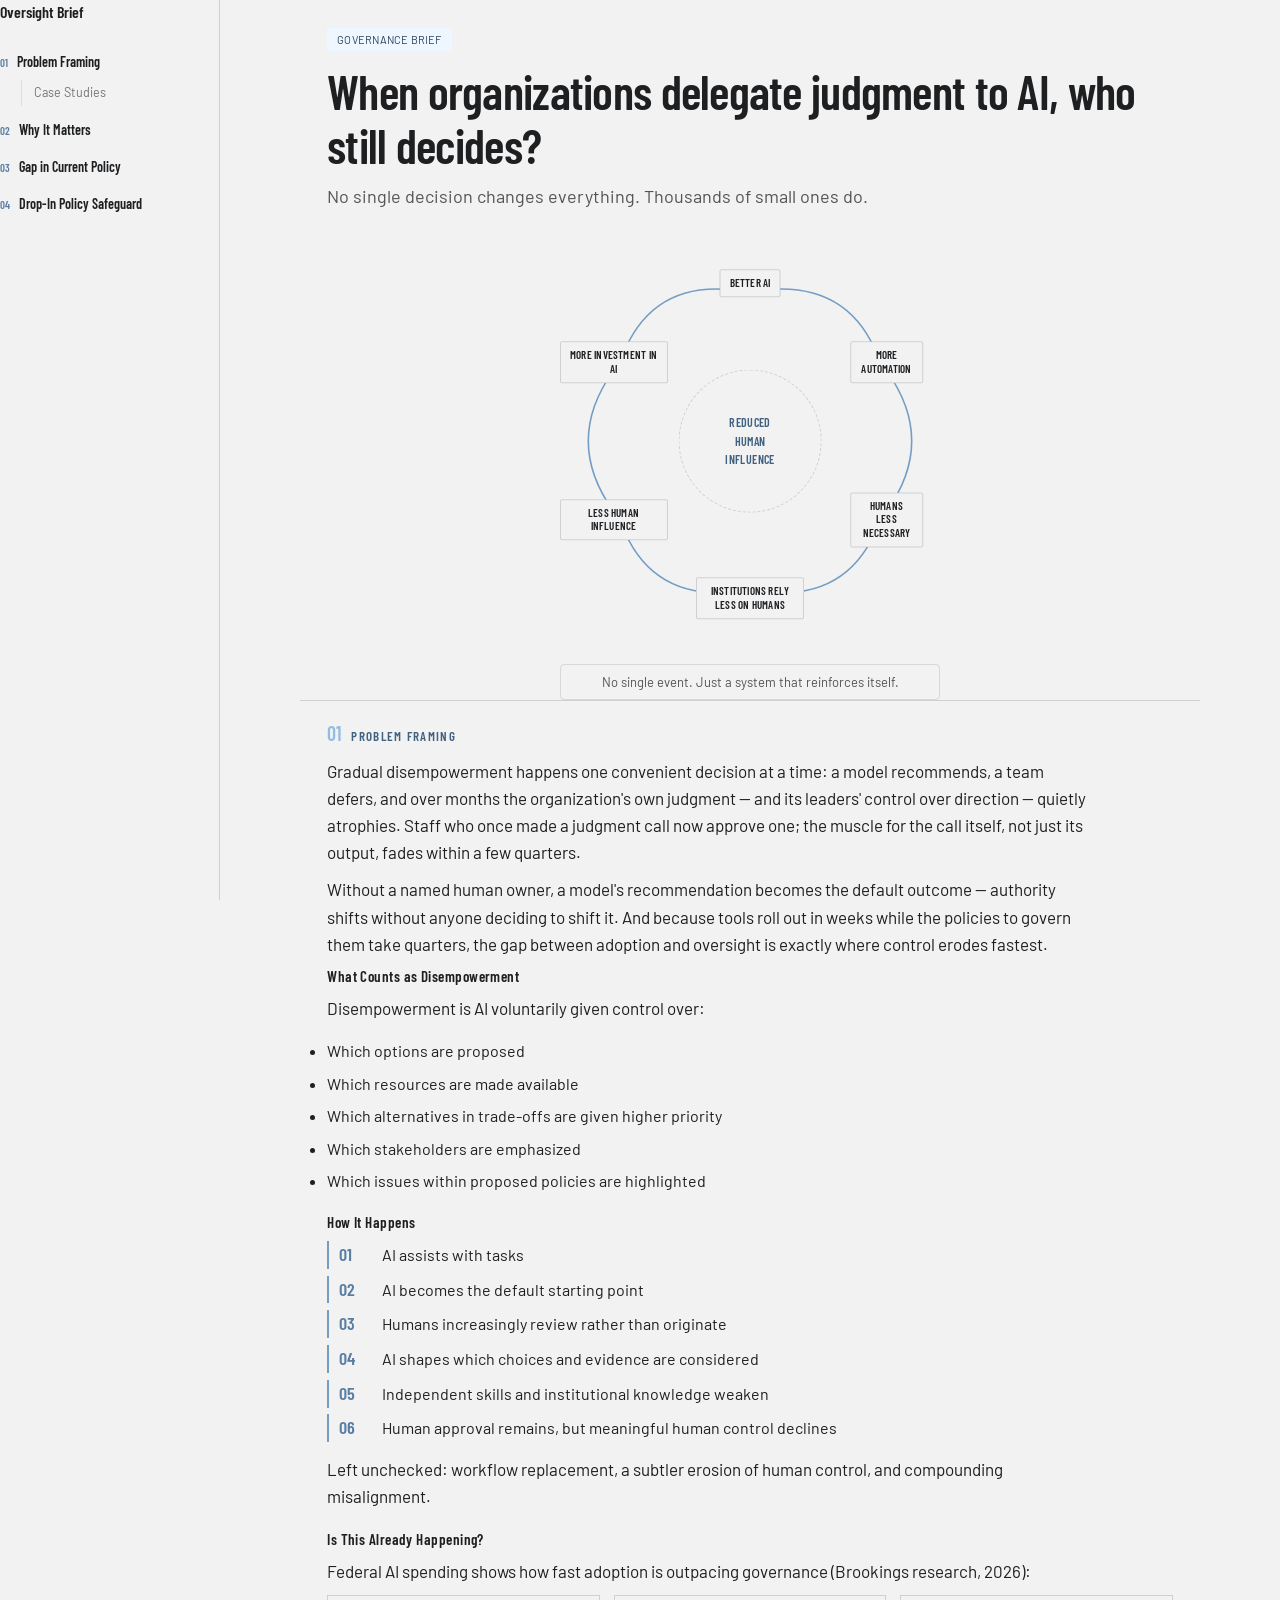
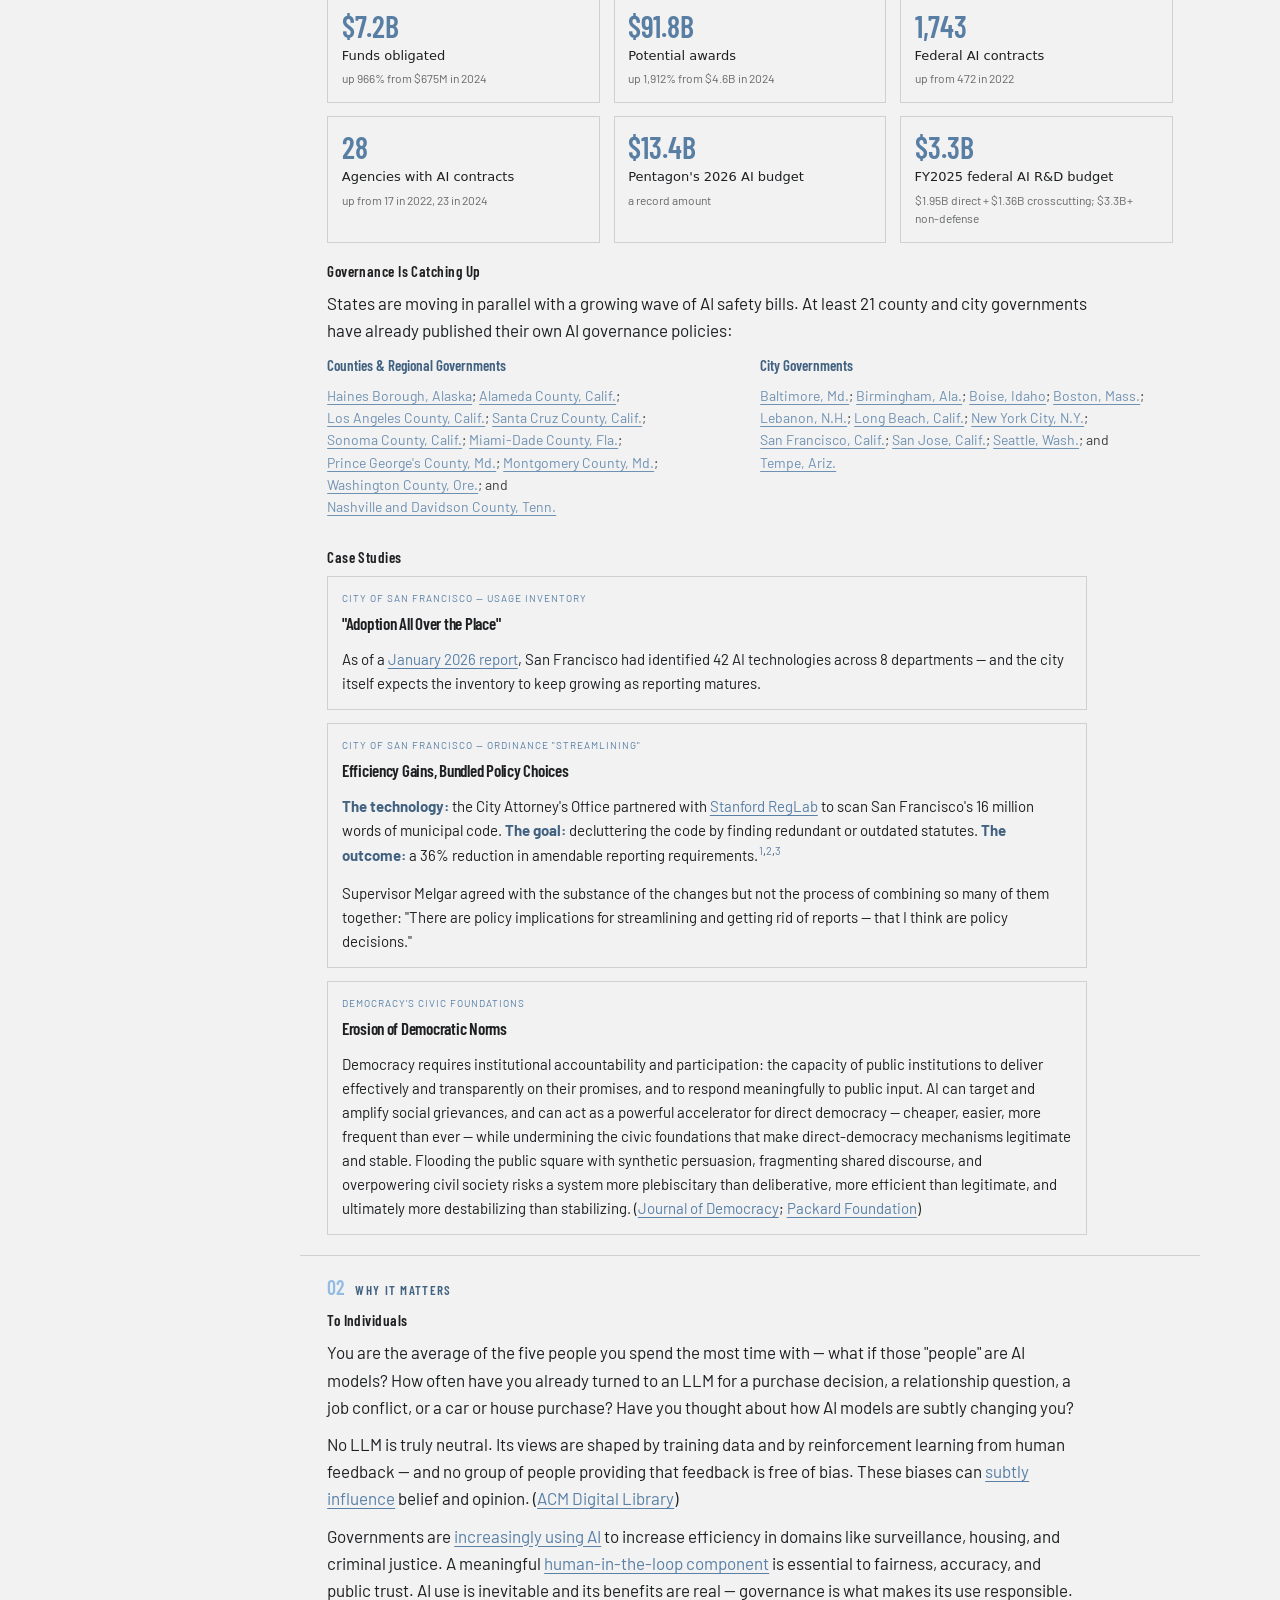
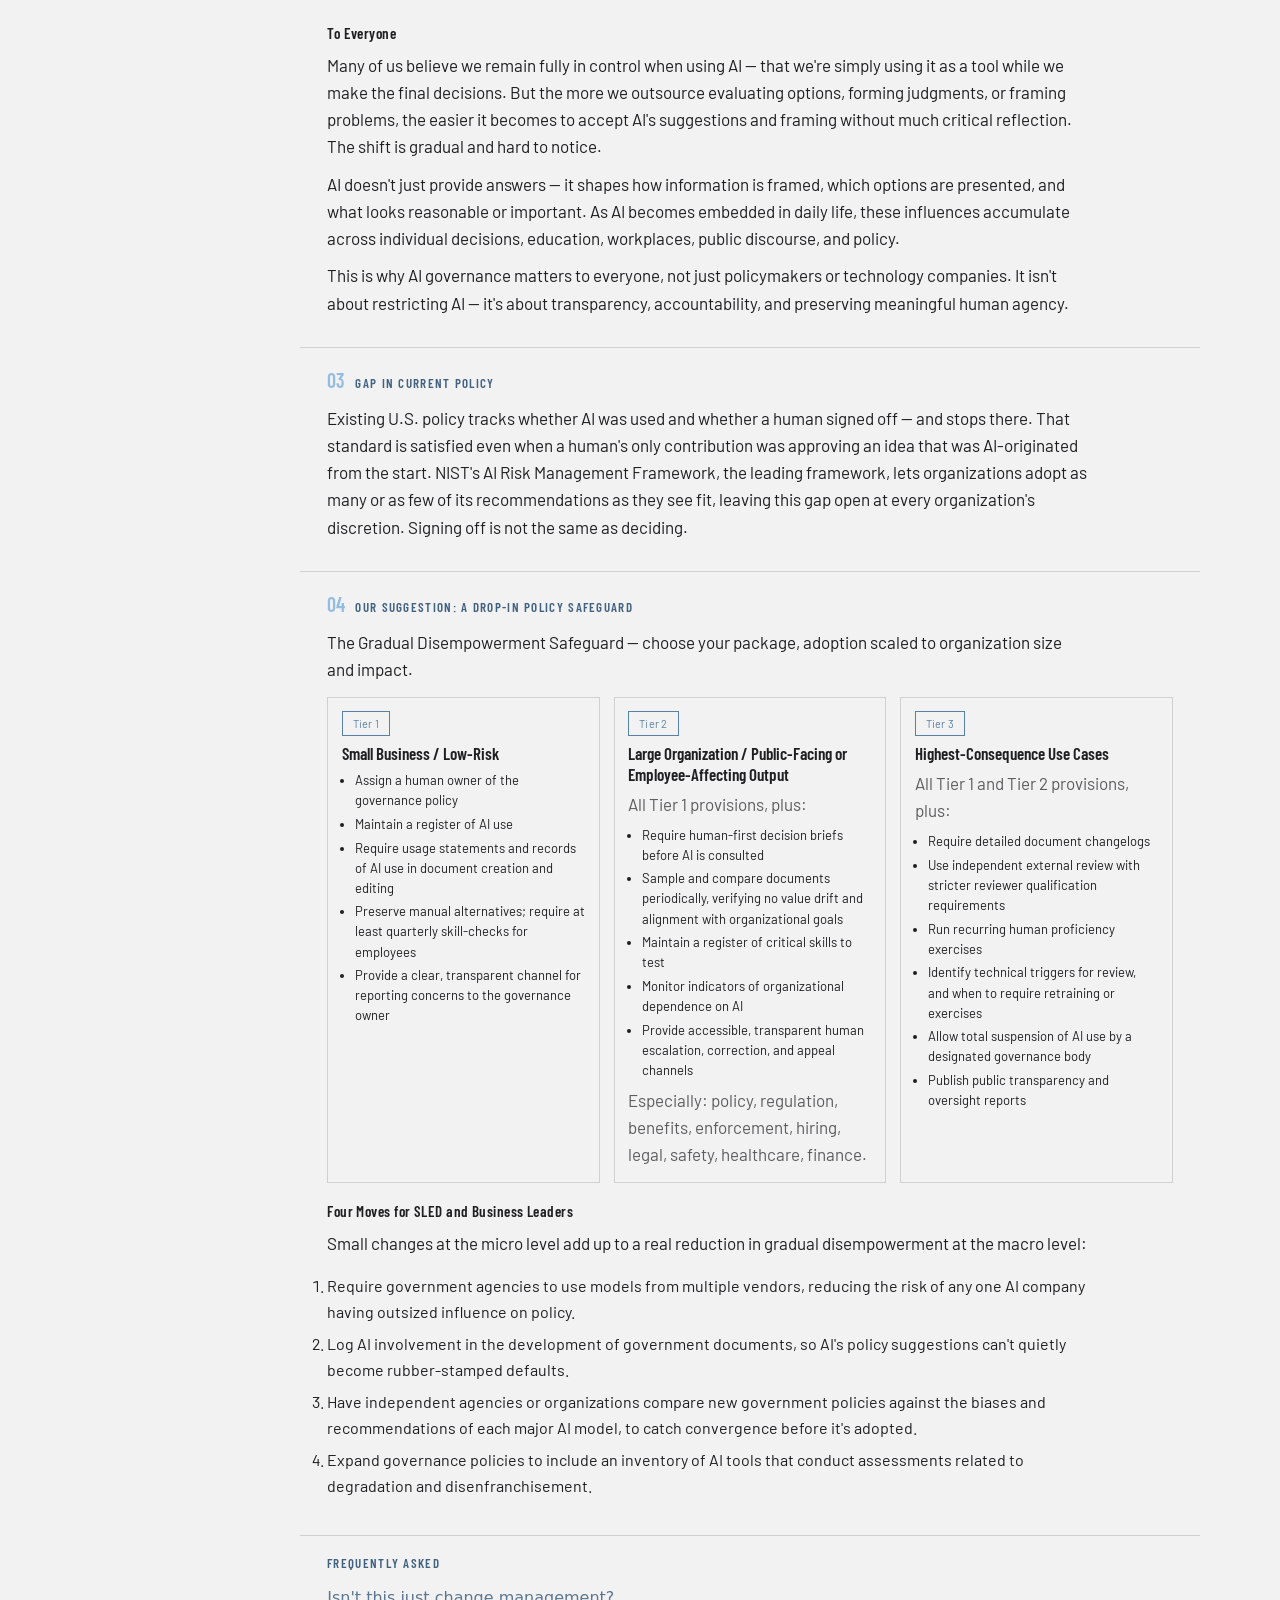
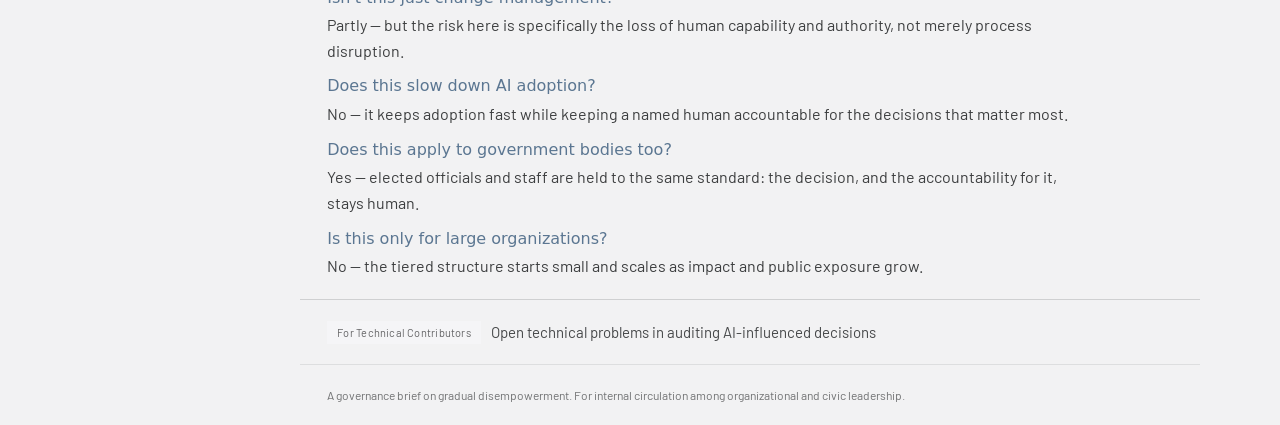
==== commit 662654b0: "Replace top nav with left-rail navigation and split policy content Adds a sticky left sidebar (numbe" ====
--- a/site/index.html
+++ b/site/index.html
@@ -10,16 +10,18 @@
 </head>
 <body class="ds-industry">
 
-<nav class="nav site-nav wrap">
+<aside class="side-nav">
   <div class="nav-brand">Oversight Brief</div>
-  <a href="#problem">Problem</a>
-  <a href="#evidence">Evidence</a>
-  <a href="#cases">Case Studies</a>
-  <a href="#why">Why It Matters</a>
-  <a href="#policy">Policy</a>
-  <a href="#faq">FAQ</a>
-</nav>
-
+  <nav class="side-nav-links">
+    <a href="#problem" class="side-nav-primary"><span class="side-nav-num">01</span>Problem Framing</a>
+    <a href="#cases" class="side-nav-sub">Case Studies</a>
+    <a href="#why" class="side-nav-primary"><span class="side-nav-num">02</span>Why It Matters</a>
+    <a href="#gap" class="side-nav-primary"><span class="side-nav-num">03</span>Gap in Current Policy</a>
+    <a href="#safeguard" class="side-nav-primary"><span class="side-nav-num">04</span>Drop-In Policy Safeguard</a>
+  </nav>
+</aside>
+
+<div class="page">
 <header class="hero wrap">
   <div class="tag tag-accent" style="margin-bottom: var(--space-4);">GOVERNANCE BRIEF</div>
   <h1>When organizations delegate judgment to AI, who still decides?</h1>
@@ -52,7 +54,7 @@
 
 <main>
   <section id="problem" class="brief-section wrap">
-    <h2>The Problem</h2>
+    <h2><span class="section-num">01</span>Problem Framing</h2>
     <p>Gradual disempowerment happens one convenient decision at a time: a model recommends, a team defers, and over months the organization's own judgment — and its leaders' control over direction — quietly atrophies. Staff who once made a judgment call now approve one; the muscle for the call itself, not just its output, fades within a few quarters.</p>
     <p>Without a named human owner, a model's recommendation becomes the default outcome — authority shifts without anyone deciding to shift it. And because tools roll out in weeks while the policies to govern them take quarters, the gap between adoption and oversight is exactly where control erodes fastest.</p>
 
@@ -76,10 +78,8 @@
       <li><span class="chain-num">06</span><span>Human approval remains, but meaningful human control declines</span></li>
     </ol>
     <p>Left unchecked: workflow replacement, a subtler erosion of human control, and compounding misalignment.</p>
-  </section>
-
-  <section id="evidence" class="brief-section wrap">
-    <h2>Is This Already Happening?</h2>
+
+    <h3>Is This Already Happening?</h3>
     <p>Federal AI spending shows how fast adoption is outpacing governance (Brookings research, 2026):</p>
 
     <div class="stat-grid">
@@ -150,33 +150,31 @@
         </p>
       </div>
     </div>
-  </section>
-
-  <section id="cases" class="brief-section wrap">
-    <h2>Case Studies</h2>
+
+    <h3 id="cases">Case Studies</h3>
 
     <div class="case-card card">
       <div class="card-kicker">City of San Francisco — Usage Inventory</div>
-      <h3 class="card-title">"Adoption All Over the Place"</h3>
+      <h4 class="card-title">"Adoption All Over the Place"</h4>
       <p class="card-body">As of a <a href="https://apple.news/AJ0TYSeyITD2sbuQEnLzXxA" target="_blank" rel="noopener">January 2026 report</a>, San Francisco had identified 42 AI technologies across 8 departments — and the city itself expects the inventory to keep growing as reporting matures.</p>
     </div>
 
     <div class="case-card card">
       <div class="card-kicker">City of San Francisco — Ordinance "Streamlining"</div>
-      <h3 class="card-title">Efficiency Gains, Bundled Policy Choices</h3>
+      <h4 class="card-title">Efficiency Gains, Bundled Policy Choices</h4>
       <p class="card-body"><strong>The technology:</strong> the City Attorney's Office partnered with <a href="https://reglab.org/" target="_blank" rel="noopener">Stanford RegLab</a> to scan San Francisco's 16 million words of municipal code. <strong>The goal:</strong> decluttering the code by finding redundant or outdated statutes. <strong>The outcome:</strong> a 36% reduction in amendable reporting requirements.<sup><a href="https://www.linkedin.com/pulse/reports-nobody-reads-how-san-francisco-used-ai-declutter-noveck-k6k7e" target="_blank" rel="noopener">1</a>,<a href="https://rebootdemocracy.ai/blog/sf-ai-regulatory-decluttering" target="_blank" rel="noopener">2</a>,<a href="https://www.sf.gov/news-city-attorney-introduces-legislation-to-modernize-municipal-code-with-technology" target="_blank" rel="noopener">3</a></sup></p>
       <p class="card-body">Supervisor Melgar agreed with the substance of the changes but not the process of combining so many of them together: "There are policy implications for streamlining and getting rid of reports — that I think are policy decisions."</p>
     </div>
 
     <div class="case-card card">
       <div class="card-kicker">Democracy's Civic Foundations</div>
-      <h3 class="card-title">Erosion of Democratic Norms</h3>
+      <h4 class="card-title">Erosion of Democratic Norms</h4>
       <p class="card-body">Democracy requires institutional accountability and participation: the capacity of public institutions to deliver effectively and transparently on their promises, and to respond meaningfully to public input. AI can target and amplify social grievances, and can act as a powerful accelerator for direct democracy — cheaper, easier, more frequent than ever — while undermining the civic foundations that make direct-democracy mechanisms legitimate and stable. Flooding the public square with synthetic persuasion, fragmenting shared discourse, and overpowering civil society risks a system more plebiscitary than deliberative, more efficient than legitimate, and ultimately more destabilizing than stabilizing. (<a href="https://www.journalofdemocracy.org/articles/the-ai-democracy-dilemma/" target="_blank" rel="noopener">Journal of Democracy</a>; <a href="https://www.packard.org/wp-content/uploads/2026/03/AI-x-Democracy-Perspectives-from-an-Emerging-Field-Final-Report.pdf" target="_blank" rel="noopener">Packard Foundation</a>)</p>
     </div>
   </section>
 
   <section id="why" class="brief-section wrap">
-    <h2>Why It Matters</h2>
+    <h2><span class="section-num">02</span>Why It Matters</h2>
 
     <h3>To Individuals</h3>
     <p>You are the average of the five people you spend the most time with — what if those "people" are AI models? How often have you already turned to an LLM for a purchase decision, a relationship question, a job conflict, or a car or house purchase? Have you thought about how AI models are subtly changing you?</p>
@@ -189,14 +187,14 @@
     <p>This is why AI governance matters to everyone, not just policymakers or technology companies. It isn't about restricting AI — it's about transparency, accountability, and preserving meaningful human agency.</p>
   </section>
 
-  <section id="policy" class="brief-section policy wrap">
-    <h2>Policy</h2>
-
-    <h3>The Gap in Current Policy</h3>
+  <section id="gap" class="brief-section wrap">
+    <h2><span class="section-num">03</span>Gap in Current Policy</h2>
     <p>Existing U.S. policy tracks whether AI was used and whether a human signed off — and stops there. That standard is satisfied even when a human's only contribution was approving an idea that was AI-originated from the start. NIST's AI Risk Management Framework, the leading framework, lets organizations adopt as many or as few of its recommendations as they see fit, leaving this gap open at every organization's discretion. Signing off is not the same as deciding.</p>
-
-    <h3>A Drop-In Policy: The Gradual Disempowerment Safeguard</h3>
-    <p>Choose your package — adoption scaled to organization size and impact.</p>
+  </section>
+
+  <section id="safeguard" class="brief-section policy wrap">
+    <h2><span class="section-num">04</span>Our Suggestion: A Drop-In Policy Safeguard</h2>
+    <p>The Gradual Disempowerment Safeguard — choose your package, adoption scaled to organization size and impact.</p>
 
     <div class="tier-grid">
       <div class="tier-card card">
@@ -279,6 +277,7 @@
 </main>
 
 <footer class="site-footer wrap">A governance brief on gradual disempowerment. For internal circulation among organizational and civic leadership.</footer>
+</div>
 
 </body>
 </html>
--- a/site/site.css
+++ b/site/site.css
@@ -10,13 +10,87 @@
   min-height: 100vh;
 }
 
-.site-nav {
+/* — left-hand navigation rail — */
+body.ds-industry {
+  display: grid;
+  grid-template-columns: 220px 1fr;
+  align-items: start;
+}
+
+.page {
+  min-width: 0;
+}
+
+.side-nav {
   position: sticky;
   top: 0;
-  z-index: 10;
-  background: var(--color-bg);
-  border-bottom: 1px solid var(--color-divider);
-  flex-wrap: wrap;
+  height: 100vh;
+  overflow-y: auto;
+  display: flex;
+  flex-direction: column;
+  gap: var(--space-6);
+  padding: var(--space-6) var(--space-5);
+  border-right: 1px solid var(--color-divider);
+}
+
+.side-nav .nav-brand {
+  font-size: 16px;
+  margin-right: 0;
+}
+
+.side-nav-links {
+  display: flex;
+  flex-direction: column;
+  gap: var(--space-1);
+}
+
+.side-nav-primary {
+  display: flex;
+  align-items: baseline;
+  gap: 9px;
+  padding: 6px 0;
+  font-family: var(--font-heading);
+  font-weight: var(--font-heading-weight);
+  font-size: 14px;
+  color: var(--color-text);
+  text-decoration: none;
+}
+
+.side-nav-num {
+  font-size: 11px;
+  color: var(--color-accent-600);
+}
+
+.side-nav-sub {
+  display: block;
+  margin: -2px 0 4px 21px;
+  padding: 3px 0 3px 12px;
+  border-left: 1px solid var(--color-divider);
+  font-size: 12.5px;
+  color: var(--color-text);
+  opacity: 0.6;
+  text-decoration: none;
+}
+
+.side-nav-primary:hover,
+.side-nav-sub:hover {
+  color: var(--color-accent-600);
+  opacity: 1;
+}
+
+/* — in-content section numbering (visual hierarchy w/ side-nav) — */
+.brief-section h2 {
+  display: flex;
+  align-items: baseline;
+  gap: var(--space-3);
+}
+.section-num {
+  font-family: var(--font-heading);
+  font-weight: var(--font-heading-weight);
+  font-size: 20px;
+  letter-spacing: 0;
+  text-transform: none;
+  color: var(--color-accent-400);
 }
 
 .wrap {
@@ -391,14 +465,52 @@
   opacity: 0.6;
 }
 
+@media (max-width: 860px) {
+  body.ds-industry {
+    display: block;
+  }
+  .side-nav {
+    position: sticky;
+    height: auto;
+    width: 100%;
+    flex-direction: row;
+    align-items: center;
+    gap: var(--space-5);
+    padding: var(--space-3) var(--space-4);
+    border-right: none;
+    border-bottom: 1px solid var(--color-divider);
+    background: var(--color-bg);
+    overflow-x: auto;
+    overflow-y: visible;
+    z-index: 10;
+  }
+  .side-nav .nav-brand {
+    white-space: nowrap;
+    flex: none;
+    margin-right: var(--space-4);
+  }
+  .side-nav-links {
+    flex-direction: row;
+    align-items: center;
+    gap: var(--space-4);
+  }
+  .side-nav-sub {
+    margin: 0;
+    padding: 0;
+    border-left: none;
+    white-space: nowrap;
+  }
+  .side-nav-primary {
+    padding: 0;
+    white-space: nowrap;
+  }
+}
+
 @media (max-width: 640px) {
   .wrap {
     padding-left: var(--space-4);
     padding-right: var(--space-4);
   }
-  .site-nav {
-    gap: var(--space-3);
-  }
   .brief-section p,
   .brief-section.faq p {
     font-size: 16px;
